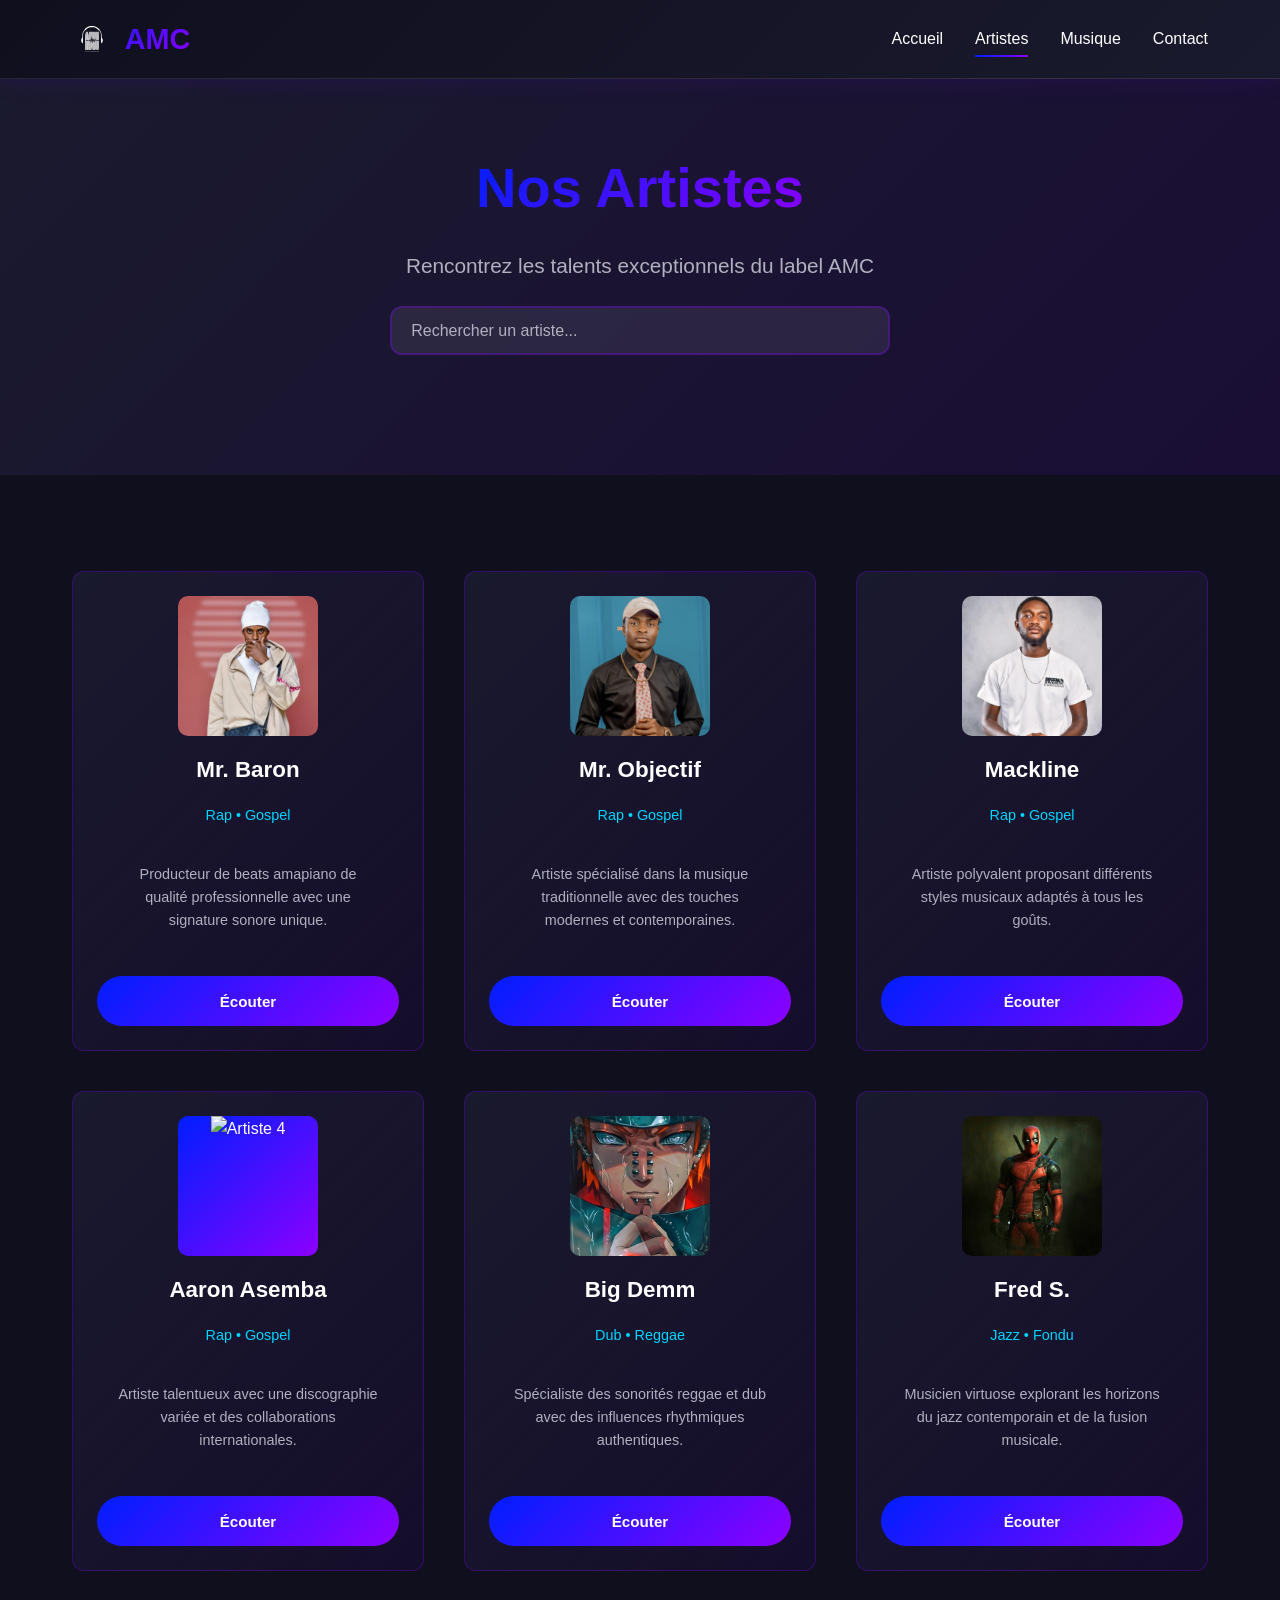
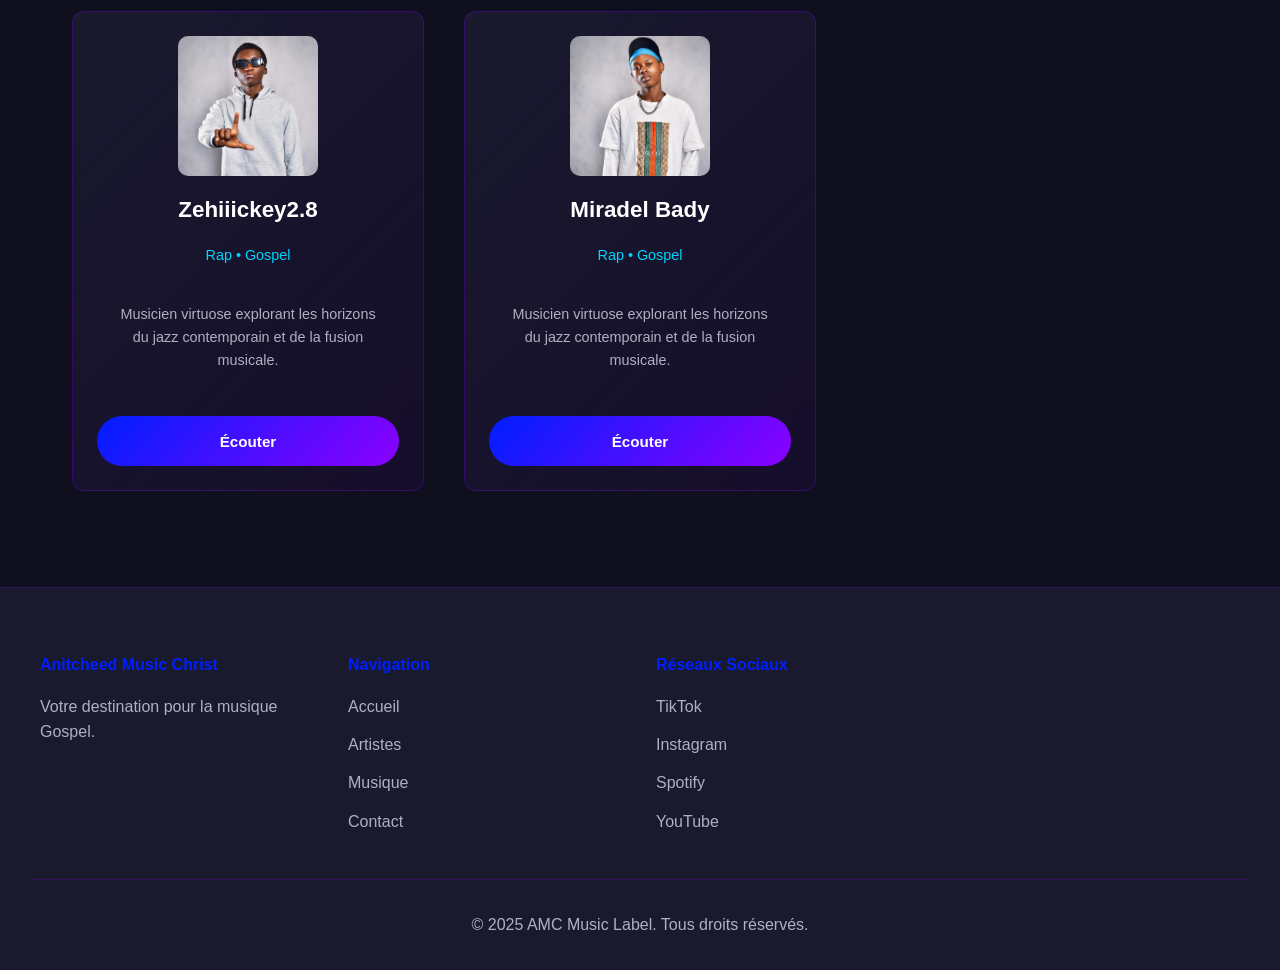
==== Artistes.html @ 6a12fb11 "first commit" ====
<!DOCTYPE html>
<html lang="fr">
<head>
    <meta charset="UTF-8">
    <meta name="description" content="Découvrez tous les artistes du label AMC">
    <meta name="viewport" content="width=device-width, initial-scale=1.0">
    <link rel="icon" href="Assets/Images/AMC.svg" type="image/svg+xml">
    <link rel="stylesheet" href="https://cdnjs.cloudflare.com/ajax/libs/font-awesome/6.4.0/css/all.min.css">
    <!-- Howler.js Music Player -->
    <link rel="stylesheet" href="Assets/howler-player.css">
    <link rel="stylesheet" href="Assets/Styles.css">
    <title>Nos Artistes - AMC</title>
</head>
<body>
    <header class="navbar">
        <div class="navbar-container">
            <div class="logo">
                <img src="Assets/Images/AMC.svg" alt="AMC Logo">
                <span>AMC</span>
            </div>
            <nav class="nav-menu" id="navMenu">
                <a href="Index.html">Accueil</a>
                <a href="Artistes.html" class="active">Artistes</a>
                <a href="Musique.html">Musique</a>
                <a href="Contact.html">Contact</a>
                <!--a href="Inscription.html" class="btn-signup">S'inscrire</a-->
            </nav>
            <button class="hamburger" id="hamburger">
                <span></span>
                <span></span>
                <span></span>
            </button>
        </div>
    </header>

    <main>
        <section class="page-header">
            <h1>Nos Artistes</h1>
            <p>Rencontrez les talents exceptionnels du label AMC</p>
            <div class="artistes-search-bar" role="search">
                <input type="text" class="ArtistesSearch" id="ArtistesSearch" placeholder="Rechercher un artiste..." aria-label="Rechercher un service">
            </div>
        </section>

        <section class="artists-section">
            <div class="artists-grid">
                <div class="artist-card">
                    <div class="artist-card-header">
                        <div class="artist-image">
                            <img src="Assets/Images/Mrbaron0.jpg" alt="Mr Baron">
                        </div>
                        <h3>Mr. Baron</h3>
                        <p class="genre">Rap • Gospel</p>
                    </div>
                    <p class="artist-bio">Producteur de beats amapiano de qualité professionnelle avec une signature sonore unique.</p>
                    <!--div class="artist-stats">
                        <div>
                            <strong>1</strong>
                            <p>Album</p>
                        </div>
                        <div>
                            <strong>6</strong>
                            <p>Titres</p>
                        </div>
                        <div>
                            <strong>8K</strong>
                            <p>Abonnés</p>
                        </div>
                    </div-->
                    <button class="artist-link player-btn" onclick="loadArtistPlayer('mr-baron')">Écouter</button>
                </div>

                <div class="artist-card">
                    <div class="artist-card-header">
                        <div class="artist-image">
                            <img src="Assets/Images/Mrobjectif.JPG" alt="Mr Objectif">
                        </div>
                        <h3>Mr. Objectif</h3>
                        <p class="genre">Rap • Gospel</p>
                    </div>
                    <p class="artist-bio">Artiste spécialisé dans la musique traditionnelle avec des touches modernes et contemporaines.</p>
                    <!--div class="artist-stats">
                        <div>
                            <strong>1</strong>
                            <p>Album</p>
                        </div>
                        <div>
                            <strong>6</strong>
                            <p>Titres</p>
                        </div>
                        <div>
                            <strong>8K</strong>
                            <p>Abonnés</p>
                        </div>
                    </div-->
                    <button class="artist-link player-btn" onclick="loadArtistPlayer('mr-objectif')">Écouter</button>
                </div>

                <div class="artist-card">
                    <div class="artist-card-header">
                        <div class="artist-image">
                            <img src="Assets/Images/Mackline0.jpg" alt="Mackline">
                        </div>
                        <h3>Mackline</h3>
                        <p class="genre">Rap • Gospel</p>
                    </div>
                    <p class="artist-bio">Artiste polyvalent proposant différents styles musicaux adaptés à tous les goûts.</p>
                    <!--div class="artist-stats">
                        <div>
                            <strong>1</strong>
                            <p>Album</p>
                        </div>
                        <div>
                            <strong>6</strong>
                            <p>Titres</p>
                        </div>
                        <div>
                            <strong>8K</strong>
                            <p>Abonnés</p>
                        </div>
                    </div-->
                    <button class="artist-link player-btn" onclick="loadArtistPlayer('mackline')">Écouter</button>
                </div>

                <div class="artist-card">
                    <div class="artist-card-header">
                        <div class="artist-image">
                            <img src="Assets/Images/artist4.jpg" alt="Artiste 4">
                        </div>
                        <h3>Aaron Asemba</h3>
                        <p class="genre">Rap • Gospel</p>
                    </div>
                    <p class="artist-bio">Artiste talentueux avec une discographie variée et des collaborations internationales.</p>
                    <!--div class="artist-stats">
                        <div>
                            <strong>1</strong>
                            <p>Album</p>
                        </div>
                        <div>
                            <strong>6</strong>
                            <p>Titres</p>
                        </div>
                        <div>
                            <strong>8K</strong>
                            <p>Abonnés</p>
                        </div>
                    </div-->
                    <button class="artist-link player-btn" onclick="loadArtistPlayer('aaron-asemba')">Écouter</button>
                </div>

                <div class="artist-card">
                    <div class="artist-card-header">
                        <div class="artist-image">
                            <img src="Assets/Images/artist5.jpg" alt="Artiste 5">
                        </div>
                        <h3>Big Demm</h3>
                        <p class="genre">Dub • Reggae</p>
                    </div>
                    <p class="artist-bio">Spécialiste des sonorités reggae et dub avec des influences rhythmiques authentiques.</p>
                    <!--div class="artist-stats">
                        <div>
                            <strong>1</strong>
                            <p>Album</p>
                        </div>
                        <div>
                            <strong>6</strong>
                            <p>Titres</p>
                        </div>
                        <div>
                            <strong>8K</strong>
                            <p>Abonnés</p>
                        </div>
                    </div-->
                    <button class="artist-link player-btn" onclick="loadArtistPlayer('big-demm')">Écouter</button>
                </div>

                <div class="artist-card">
                    <div class="artist-card-header">
                        <div class="artist-image">
                            <img src="Assets/Images/artist6.jpg" alt="Artiste 6">
                        </div>
                        <h3>Fred S.</h3>
                        <p class="genre">Jazz • Fondu</p>
                    </div>
                    <p class="artist-bio">Musicien virtuose explorant les horizons du jazz contemporain et de la fusion musicale.</p>
                    <!--div class="artist-stats">
                        <div>
                            <strong>1</strong>
                            <p>Album</p>
                        </div>
                        <div>
                            <strong>6</strong>
                            <p>Titres</p>
                        </div>
                        <div>
                            <strong>8K</strong>
                            <p>Abonnés</p>
                        </div>
                    </div-->
                    <button class="artist-link player-btn" onclick="loadArtistPlayer('fred-s')">Écouter</button>
                </div>
                <div class="artist-card">
                    <div class="artist-card-header">
                        <div class="artist-image">
                            <img src="Assets/Images/Zehiiickey2.8-0.jpg" alt="Zehiiickey2.8">
                        </div>
                        <h3>Zehiiickey2.8</h3>
                        <p class="genre">Rap • Gospel</p>
                    </div>
                    <p class="artist-bio">Musicien virtuose explorant les horizons du jazz contemporain et de la fusion musicale.</p>
                    <!--div class="artist-stats">
                        <div>
                            <strong>1</strong>
                            <p>Album</p>
                        </div>
                        <div>
                            <strong>6</strong>
                            <p>Titres</p>
                        </div>
                        <div>
                            <strong>8K</strong>
                            <p>Abonnés</p>
                        </div>
                    </div-->
                    <button class="artist-link player-btn" onclick="loadArtistPlayer('zehiiickey')">Écouter</button>
                </div>
                <div class="artist-card">
                    <div class="artist-card-header">
                        <div class="artist-image">
                            <img src="Assets/Images/Miradel Bady0.jpg" alt="Miradel Bady">
                        </div>
                        <h3>Miradel Bady</h3>
                        <p class="genre">Rap • Gospel</p>
                    </div>
                    <p class="artist-bio">Musicien virtuose explorant les horizons du jazz contemporain et de la fusion musicale.</p>
                    <!--div class="artist-stats">
                        <div>
                            <strong>1</strong>
                            <p>Album</p>
                        </div>
                        <div>
                            <strong>6</strong>
                            <p>Titres</p>
                        </div>
                        <div>
                            <strong>8K</strong>
                            <p>Abonnés</p>
                        </div>
                    </div-->
                    <button class="artist-link player-btn" onclick="loadArtistPlayer('miradel-bady')">Écouter</button>
                </div>
            </div>
        </section>

        <!-- Music Player Container -->
        <section id="player-container-artists" style="display: none; margin: 3rem 0;"></section>
    </main>

    <footer class="footer">
        <div class="footer-content">
            <div class="footer-section">
                <h4>Anitcheed Music Christ</h4>
                <p>Votre destination pour la musique Gospel.</p>
            </div>
            <div class="footer-section">
                <h4>Navigation</h4>
                <ul>
                    <li><a href="Index.html">Accueil</a></li>
                    <li><a href="Artistes.html">Artistes</a></li>
                    <li><a href="Musique.html">Musique</a></li>
                    <li><a href="Contact.html">Contact</a></li>
                </ul>
            </div>
            <div class="footer-section">
                <h4>Réseaux Sociaux</h4>
                <ul>
                    <li><a href="#">TikTok</a></li>
                    <li><a href="#">Instagram</a></li>
                    <li><a href="#">Spotify</a></li>
                    <li><a href="#">YouTube</a></li>
                </ul>
            </div>
        </div>
        <div class="footer-bottom">
            <p>&copy; 2025 AMC Music Label. Tous droits réservés.</p>
        </div>
    </footer>

    <!-- ========== HOWLER.JS - Lecteur Audio Moderne ========== -->
    <script src="Assets/howler.js-master/howler.js-master/dist/howler.js"></script>
    <script src="Assets/artists-database.js"></script>
    <script src="Assets/howler-player.js"></script>
    <!-- ===================================================== -->

    <script>
        let artistPlayer = null;

        function loadArtistPlayer(artistId) {
            const playlistData = getArtistPlaylist(artistId);
            const artistData = getArtistData(artistId);
            
            if (!playlistData || playlistData.length === 0) {
                alert('Aucune chanson trouvée pour cet artiste');
                return;
            }

            const container = document.getElementById('player-container-artists');
            container.style.display = 'block';
            container.innerHTML = '';

            // Créer un titre pour le lecteur
            const title = document.createElement('h2');
            title.textContent = `${artistData.name} - ${playlistData.length} titres`;
            title.style.textAlign = 'center';
            title.style.marginBottom = '2rem';
            title.style.color = 'var(--text-primary)';
            container.appendChild(title);

            // Créer un conteneur pour le lecteur
            const playerContainer = document.createElement('div');
            playerContainer.id = 'amc-player-instance';
            container.appendChild(playerContainer);

            // Initialiser le lecteur
            artistPlayer = new AMCMusicPlayer('amc-player-instance', playlistData);

            // Scroll vers le lecteur
            setTimeout(() => {
                container.scrollIntoView({ behavior: 'smooth', block: 'center' });
            }, 100);
        }
    </script>

    <script src="Assets/Scripts.js"></script>
</body>
</html>
---- Assets/howler-player.css ----
/* ===== AMC MUSIC PLAYER - HOWLER.JS ===== */
/* Design responsive pour 6+ types d'écrans */

/* Variables pour le lecteur */
:root {
    --player-bg: #1a1a2e;
    --player-accent: #00d4ff;
    --player-text: #ffffff;
    --player-muted: #b0b0c0;
}

.amc-player {
    background: linear-gradient(135deg, var(--player-bg) 0%, #2d1b69 100%);
    border-radius: 15px;
    padding: 2rem;
    max-width: 500px;
    margin: 2rem auto;
    box-shadow: 0 8px 32px rgba(123, 0, 255, 0.2);
    border: 1px solid rgba(0, 212, 255, 0.1);
    color: var(--player-text);
    font-family: 'Segoe UI', Tahoma, Geneva, Verdana, sans-serif;
}

/* Artwork Section */
.player-artwork {
    position: relative;
    margin-bottom: 2rem;
    aspect-ratio: 1;
    border-radius: 12px;
    overflow: hidden;
    background: rgba(255, 255, 255, 0.05);
}

.player-image {
    width: 100%;
    height: 100%;
    object-fit: cover;
    display: block;
}

/* Visualizer Effect */
.player-visualizer {
    position: absolute;
    bottom: 0;
    left: 0;
    right: 0;
    height: 40px;
    display: flex;
    align-items: flex-end;
    justify-content: center;
    gap: 4px;
    padding: 10px;
    background: linear-gradient(180deg, transparent, rgba(0, 0, 0, 0.7));
}

.visualizer-bar {
    width: 4px;
    height: 20%;
    background: linear-gradient(180deg, var(--player-accent), #8c00ff);
    border-radius: 2px;
    transition: height 0.1s ease;
    box-shadow: 0 0 10px rgba(0, 212, 255, 0.5);
}

/* Song Info */
.player-info {
    text-align: center;
    margin-bottom: 2rem;
}

.player-title {
    font-size: 1.3rem;
    font-weight: 600;
    margin-bottom: 0.5rem;
    color: var(--player-text);
    text-overflow: ellipsis;
    white-space: nowrap;
    overflow: hidden;
}

.player-artist {
    color: var(--player-muted);
    font-size: 0.95rem;
}

/* Progress Bar */
.player-progress-container {
    display: flex;
    align-items: center;
    gap: 0.75rem;
    margin-bottom: 1.5rem;
}

.player-time {
    font-size: 0.8rem;
    color: var(--player-muted);
    min-width: 35px;
    text-align: center;
}

.player-progress-bar {
    flex: 1;
    height: 6px;
    background: rgba(255, 255, 255, 0.1);
    border-radius: 3px;
    position: relative;
    cursor: pointer;
    overflow: hidden;
}

.player-progress-fill {
    height: 100%;
    background: linear-gradient(90deg, var(--player-accent), #00b4d8);
    border-radius: 3px;
    transition: width 0.1s linear;
}

.player-progress-slider {
    position: absolute;
    top: 50%;
    transform: translateY(-50%);
    width: 100%;
    height: 6px;
    opacity: 0;
    cursor: pointer;
    -webkit-appearance: none;
    appearance: none;
}

.player-progress-slider::-webkit-slider-thumb {
    -webkit-appearance: none;
    appearance: none;
    width: 14px;
    height: 14px;
    background: var(--player-accent);
    border-radius: 50%;
    cursor: pointer;
    box-shadow: 0 0 8px rgba(0, 212, 255, 0.6);
}

.player-progress-slider::-moz-range-thumb {
    width: 14px;
    height: 14px;
    background: var(--player-accent);
    border-radius: 50%;
    cursor: pointer;
    border: none;
    box-shadow: 0 0 8px rgba(0, 212, 255, 0.6);
}

/* Main Controls */
.player-controls {
    display: flex;
    justify-content: center;
    align-items: center;
    gap: 1rem;
    margin-bottom: 1.5rem;
}

.player-btn {
    background: transparent;
    border: 2px solid rgba(0, 212, 255, 0.3);
    color: var(--player-accent);
    width: 50px;
    height: 50px;
    border-radius: 50%;
    display: flex;
    align-items: center;
    justify-content: center;
    cursor: pointer;
    font-size: 1.1rem;
    transition: all 0.3s ease;
}

.player-btn:hover {
    border-color: var(--player-accent);
    box-shadow: 0 0 15px rgba(0, 212, 255, 0.3);
    transform: scale(1.05);
}

.player-btn.active,
.player-btn.active:hover {
    background: var(--player-accent);
    color: #000;
    border-color: var(--player-accent);
}

.play-btn {
    width: 65px;
    height: 65px;
    font-size: 1.5rem;
    border-color: var(--player-accent);
    background: linear-gradient(135deg, rgba(0, 212, 255, 0.1), rgba(140, 0, 255, 0.1));
}

.play-btn:hover {
    background: linear-gradient(135deg, var(--player-accent), #00b4d8);
}

/* Volume Control */
.player-volume-container {
    display: flex;
    align-items: center;
    gap: 0.75rem;
    margin-bottom: 2rem;
    color: var(--player-muted);
}

.player-volume-slider {
    flex: 1;
    height: 4px;
    -webkit-appearance: none;
    appearance: none;
    background: rgba(255, 255, 255, 0.1);
    border-radius: 2px;
    outline: none;
    cursor: pointer;
}

.player-volume-slider::-webkit-slider-thumb {
    -webkit-appearance: none;
    appearance: none;
    width: 12px;
    height: 12px;
    background: var(--player-accent);
    border-radius: 50%;
    cursor: pointer;
}

.player-volume-slider::-moz-range-thumb {
    width: 12px;
    height: 12px;
    background: var(--player-accent);
    border-radius: 50%;
    cursor: pointer;
    border: none;
}

/* Playlist */
.player-playlist {
    border-top: 1px solid rgba(0, 212, 255, 0.2);
    padding-top: 1.5rem;
}

.playlist-title {
    font-size: 0.95rem;
    font-weight: 600;
    color: var(--player-accent);
    margin-bottom: 1rem;
    text-transform: uppercase;
    letter-spacing: 1px;
}

.playlist-items {
    max-height: 300px;
    overflow-y: auto;
    scrollbar-width: thin;
    scrollbar-color: var(--player-accent) transparent;
}

.playlist-items::-webkit-scrollbar {
    width: 6px;
}

.playlist-items::-webkit-scrollbar-track {
    background: transparent;
}

.playlist-items::-webkit-scrollbar-thumb {
    background: rgba(0, 212, 255, 0.5);
    border-radius: 3px;
}

.playlist-items::-webkit-scrollbar-thumb:hover {
    background: var(--player-accent);
}

.playlist-item {
    display: flex;
    align-items: center;
    gap: 0.75rem;
    padding: 0.75rem;
    border-radius: 8px;
    cursor: pointer;
    transition: all 0.2s ease;
    color: var(--player-muted);
}

.playlist-item:hover {
    background: rgba(0, 212, 255, 0.1);
    color: var(--player-text);
}

.playlist-item.active {
    background: rgba(0, 212, 255, 0.2);
    color: var(--player-accent);
}

.playlist-item-number {
    min-width: 24px;
    text-align: center;
    font-size: 0.85rem;
    font-weight: 600;
}

.playlist-item-info {
    flex: 1;
    min-width: 0;
}

.playlist-item-title {
    font-size: 0.9rem;
    font-weight: 500;
    white-space: nowrap;
    overflow: hidden;
    text-overflow: ellipsis;
}

.playlist-item-duration {
    font-size: 0.75rem;
    color: var(--player-muted);
}

/* ===== RESPONSIVE DESIGN ===== */

/* 1. Mobile Extra Small (320px - 480px) */
@media screen and (max-width: 480px) {
    .amc-player {
        padding: 1.5rem;
        max-width: 100%;
        margin: 1rem;
    }

    .player-controls {
        gap: 0.7rem;
    }

    .player-btn {
        width: 45px;
        height: 45px;
        font-size: 0.95rem;
    }

    .play-btn {
        width: 55px;
        height: 55px;
        font-size: 1.3rem;
    }

    .player-title {
        font-size: 1.1rem;
    }

    .playlist-items {
        max-height: 200px;
    }
}

/* 2. Mobile Small (481px - 600px) */
@media screen and (min-width: 481px) and (max-width: 600px) {
    .amc-player {
        padding: 1.75rem;
        max-width: 100%;
        margin: 1rem;
    }

    .player-controls {
        gap: 0.8rem;
    }

    .player-btn {
        width: 48px;
        height: 48px;
    }

    .play-btn {
        width: 60px;
        height: 60px;
    }

    .playlist-items {
        max-height: 250px;
    }
}

/* 3. Mobile Medium (601px - 768px) */
@media screen and (min-width: 601px) and (max-width: 768px) {
    .amc-player {
        padding: 2rem;
        max-width: 95%;
        margin: 2rem auto;
    }

    .player-controls {
        gap: 1rem;
    }

    .player-btn {
        width: 50px;
        height: 50px;
    }

    .play-btn {
        width: 65px;
        height: 65px;
    }
}

/* 4. Tablet (769px - 1024px) */
@media screen and (min-width: 769px) and (max-width: 1024px) {
    .amc-player {
        padding: 2.5rem;
        max-width: 520px;
        margin: 2rem auto;
    }

    .player-title {
        font-size: 1.4rem;
    }

    .player-controls {
        gap: 1.2rem;
    }

    .player-btn {
        width: 52px;
        height: 52px;
    }

    .play-btn {
        width: 68px;
        height: 68px;
    }
}

/* 5. Desktop Small (1025px - 1440px) */
@media screen and (min-width: 1025px) and (max-width: 1440px) {
    .amc-player {
        padding: 2rem;
        max-width: 500px;
        margin: 2rem auto;
    }
}

/* 6. Desktop Large (1441px+) */
@media screen and (min-width: 1441px) {
    .amc-player {
        padding: 3rem;
        max-width: 550px;
        margin: 3rem auto;
    }

    .player-title {
        font-size: 1.5rem;
    }

    .player-controls {
        gap: 1.5rem;
    }

    .player-btn {
        width: 55px;
        height: 55px;
        font-size: 1.2rem;
    }

    .play-btn {
        width: 70px;
        height: 70px;
        font-size: 1.6rem;
    }

    .playlist-items {
        max-height: 400px;
    }
}

/* ===== LANDSCAPE MODE ADJUSTMENTS ===== */
@media screen and (orientation: landscape) {
    .amc-player {
        display: grid;
        grid-template-columns: 200px 1fr;
        gap: 2rem;
        max-width: 900px;
        padding: 1.5rem;
    }

    .player-artwork {
        margin: 0;
        aspect-ratio: 1;
    }

    .player-playlist {
        grid-column: 1 / -1;
    }
}

/* ===== ANIMATIONS ===== */
@keyframes pulse {
    0%, 100% {
        box-shadow: 0 0 15px rgba(0, 212, 255, 0.3);
    }
    50% {
        box-shadow: 0 0 25px rgba(0, 212, 255, 0.5);
    }
}

.play-btn:hover {
    animation: pulse 1s infinite;
}

@keyframes slideDown {
    from {
        opacity: 0;
        transform: translateY(-20px);
    }
    to {
        opacity: 1;
        transform: translateY(0);
    }
}

.amc-player {
    animation: slideDown 0.5s ease;
}

/* ===== DARK MODE ALREADY BUILT IN ===== */
/* Le design est déjà optimisé pour le mode sombre du site AMC */

/* ===== MUSIC PLAYER MODAL ===== */
.music-player-modal {
    display: none;
    position: fixed;
    top: 0;
    left: 0;
    width: 100%;
    height: 100%;
    background: rgba(0, 0, 0, 0.85);
    backdrop-filter: blur(8px);
    z-index: 3000;
    align-items: center;
    justify-content: center;
    animation: fadeIn 0.3s ease;
    padding: 1rem;
}

@keyframes fadeIn {
    from {
        opacity: 0;
    }
    to {
        opacity: 1;
    }
}

.music-player-modal-content {
    position: relative;
    width: 100%;
    max-width: 90%;
    max-height: 90vh;
    background: linear-gradient(135deg, #1a1a2e 0%, #2d1b69 100%);
    border-radius: 20px;
    padding: 2rem;
    box-shadow: 0 20px 60px rgba(123, 0, 255, 0.4);
    border: 2px solid rgba(0, 212, 255, 0.2);
    overflow-y: auto;
    animation: slideUpModal 0.4s ease;
}

@keyframes slideUpModal {
    from {
        opacity: 0;
        transform: translateY(50px);
    }
    to {
        opacity: 1;
        transform: translateY(0);
    }
}

.music-player-modal-content .modal-title {
    color: var(--primary-color);
    font-size: 1.6rem;
    margin-bottom: 1.5rem;
    text-align: center;
    margin-top: 2rem;
    font-weight: 600;
}

.music-player-modal-content #amc-music-player-container {
    margin-top: 0;
}

.music-player-modal-content #amc-music-player-container .amc-player {
    margin: 0;
    padding: 0;
    background: transparent;
    box-shadow: none;
    border: none;
    max-width: 100%;
}

.modal-close-btn {
    position: absolute;
    top: 1rem;
    right: 1rem;
    background: rgba(255, 0, 110, 0.1);
    border: 2px solid rgba(255, 0, 110, 0.3);
    color: #ff006e;
    font-size: 2rem;
    width: 50px;
    height: 50px;
    border-radius: 50%;
    cursor: pointer;
    display: flex;
    align-items: center;
    justify-content: center;
    transition: all 0.3s ease;
    z-index: 3001;
}

.modal-close-btn:hover {
    background: rgba(255, 0, 110, 0.2);
    border-color: #ff006e;
    transform: rotate(90deg) scale(1.1);
    box-shadow: 0 0 20px rgba(255, 0, 110, 0.4);
}

/* Scrollbar styling for modal */
.music-player-modal-content::-webkit-scrollbar {
    width: 8px;
}

.music-player-modal-content::-webkit-scrollbar-track {
    background: rgba(255, 255, 255, 0.05);
    border-radius: 10px;
}

.music-player-modal-content::-webkit-scrollbar-thumb {
    background: linear-gradient(180deg, var(--primary-color), var(--secondary-color));
    border-radius: 10px;
}

.music-player-modal-content::-webkit-scrollbar-thumb:hover {
    background: linear-gradient(180deg, var(--secondary-color), var(--primary-color));
}

/* Responsive modal */
@media (max-width: 768px) {
    .music-player-modal-content {
        width: 95%;
        max-height: 95vh;
        padding: 1.5rem;
        border-radius: 15px;
    }

    .music-player-modal-content .modal-title {
        font-size: 1.3rem;
        margin-bottom: 1rem;
    }

    .modal-close-btn {
        width: 45px;
        height: 45px;
        font-size: 1.5rem;
    }
}

@media (max-width: 480px) {
    .music-player-modal {
        padding: 0.5rem;
    }

    .music-player-modal-content {
        width: 100%;
        padding: 1.2rem;
        border-radius: 12px;
        max-height: 98vh;
    }

    .music-player-modal-content .modal-title {
        font-size: 1.1rem;
        margin: 1rem 0;
    }

    .modal-close-btn {
        width: 40px;
        height: 40px;
        font-size: 1.3rem;
        top: 0.5rem;
        right: 0.5rem;
    }
}

.modal-title {
    display: none;
}
---- Assets/Styles.css ----
/**
 * ========================================
 * 🎨 STYLES CSS - AMC MUSIC LABEL
 * ========================================
 * 
 * Structure du fichier:
 * 1. CSS Global (reset, variables, animations)
 * 2. Navigation (navbar, hamburger menu)
 * 3. Hero Section (accueil)
 * 4. Artistes (grille, cartes)
 * 5. Musique (albums, playlists)
 * 6. Lecteur Howler.js (styles personnalisés)
 * 7. Modales (lecteur, albums, artistes)
 * 8. Footer et Responsive
 * 
 * Couleurs principales:
 * - Bleu: #001eff (primaire)
 * - Violet: #8c00ff (secondaire)
 * - Cyan: #00d4ff (accent)
 * - Noir: #0f0f1e (fond foncé)
 * 
 * ========================================
 */

/* ========================================
 * 🌍 RESET ET VARIABLES GLOBALES
 * ======================================== */

* {
    margin: 0;
    padding: 0;
    box-sizing: border-box; /* Inclure le padding dans les calculs de largeur */
}

/**
 * Variables CSS personnalisées
 * Accessibles partout avec var(--nom)
 * Facilite les changements de thème
 */
:root {
    --primary-color: #001eff; /* Bleu primaire */
    --secondary-color: #8c00ff; /* Violet secondaire */
    --dark-bg: #0f0f1e; /* Fond très foncé */
    --light-bg: #1a1a2e; /* Fond plus clair */
    --text-primary: #ffffff; /* Texte principal */
    --text-secondary: #b0b0c0; /* Texte secondaire */
    --accent-color: #00d4ff; /* Accent cyan */
}

html {
    scroll-behavior: smooth; /* Défilement fluide au clic sur les ancres */
}

body {
    font-family: 'Segoe UI', Tahoma, Geneva, Verdana, sans-serif;
    background-color: var(--dark-bg);
    color: var(--text-primary);
    line-height: 1.6; /* Hauteur de ligne pour meilleure lisibilité */
}

/**
 * Logo AMC Bienvenue - Élément décoratif
 * Image avec animation flottante
 */
.AMC_Bienvenue {
    max-width: 200px;
    max-height: 230px;
}

/**
 * Pseudo-élément flottant animé en arrière-plan
 * Crée un effet de profondeur
 */
.AMC_Bienvenue::before {
    content: '';
    position: absolute;
    background: radial-gradient(circle, var(--primary-color), transparent);
    border-radius: 50%;
    opacity: 0.1;
    top: -200px;
    right: -200px;
    animation: float 6s ease-in-out infinite; /* Animation flottante */
}

.AMC_Bienvenue::before {
    content: '';
    position: absolute;
    background: radial-gradient(circle, var(--primary-color), transparent);
    border-radius: 50%;
    opacity: 0.1;
    top: -200px;
    right: -200px;
    animation: float 6s ease-in-out infinite;
}

/* Présentation du label */
.presentation {
    /*max-width: 2200px;*/
    margin: 4rem auto;
    padding: 0 1rem;
    width: 100%;
}

.presentation-container {
    display: grid;
    grid-template-columns: 1fr 1fr;
    gap: 4rem;
}

.presentation-cadre {
    background: var(--light-bg);
    border-radius: 15px;
    padding: 2.5rem;
    border: 1px solid rgba(123, 0, 255, 0.2);
    max-height: 850px;
    width: 100%;
    display: flex;
}

.presentation-cadre img {
    border-radius: 15px;
    margin-top: 10px;
}
/* #7b00ff  #ff006e ===== NAVBAR ===== */
.navbar {
    background: linear-gradient(135deg, var(--dark-bg) 0%, var(--light-bg) 100%);
    backdrop-filter: blur(10px);
    border-bottom: 1px solid rgba(255, 255, 255, 0.1);
    position: sticky;
    top: 0;
    z-index: 1000;
    box-shadow: 0 4px 20px rgba(123, 0, 255, 0.1);
}

.navbar-container {
    max-width: 1200px;
    margin: 0 auto;
    padding: 1rem 2rem;
    display: flex;
    justify-content: space-between;
    align-items: center;
}

.logo {
    display: flex;
    align-items: center;
    gap: 0.8rem;
    font-size: 1.8rem;
    font-weight: 700;
    background: linear-gradient(135deg, var(--primary-color), var(--secondary-color));
    -webkit-background-clip: text;
    -webkit-text-fill-color: transparent;
    background-clip: text;
    cursor: pointer;
    transition: transform 0.3s ease;
}

.logo:hover {
    transform: scale(1.05);
}

.logo img {
    width: 40px;
    height: 40px;
}

.nav-menu {
    display: flex;
    gap: 2rem;
    align-items: center;
    flex-wrap: wrap;
}

.nav-menu a {
    color: var(--text-primary);
    text-decoration: none;
    font-weight: 500;
    transition: all 0.3s ease;
    position: relative;
}

.nav-menu a::after {
    content: '';
    position: absolute;
    bottom: -5px;
    left: 0;
    width: 0;
    height: 2px;
    background: linear-gradient(90deg, var(--primary-color), var(--secondary-color));
    transition: width 0.3s ease;
}

.nav-menu a:hover::after,
.nav-menu a.active::after {
    width: 100%;
}

.btn-signup {
    /*background: linear-gradient(135deg, var(--primary-color), var(--secondary-color));*/
    padding: 0.7rem 1.5rem;
    /*border-radius: 50px;*/
    color: white !important;
    font-weight: 600;
    transition: all 0.3s ease;
}

.btn-signup:hover {
    transform: translateY(-2px);
    box-shadow: 0 8px 20px rgba(123, 0, 255, 0.4);
}

/* ===== HAMBURGER MENU ===== */
.hamburger {
    display: none;
    flex-direction: column;
    background: none;
    border: none;
    cursor: pointer;
    gap: 6px;
    z-index: 1001;
}

.hamburger span {
    width: 28px;
    height: 3px;
    background: var(--text-primary);
    border-radius: 2px;
    transition: all 0.3s ease;
}

.hamburger.active span:nth-child(1) {
    transform: rotate(45deg) translate(8px, 8px);
}

.hamburger.active span:nth-child(2) {
    opacity: 0;
}

.hamburger.active span:nth-child(3) {
    transform: rotate(-45deg) translate(8px, -8px);
}

@media (max-width: 768px) {
    .hamburger {
        display: flex;
    }

    .nav-menu {
        position: fixed;
        left: 0;
        top: 70px;
        flex-direction: column;
        background: linear-gradient(135deg, var(--dark-bg) 0%, var(--light-bg) 100%);
        width: 100%;
        text-align: center;
        transform: translateX(-100%);
        transition: transform 0.3s ease;
        padding: 2rem 0;
        gap: 1.5rem;
        border-bottom: 1px solid rgba(123, 0, 255, 0.2);
        z-index: 1000;
    }

    .nav-menu.active {
        transform: translateX(0);
    }

    .nav-menu a {
        display: block;
        padding: 0.8rem 0;
    }

    .nav-menu a::after {
        display: none;
    }

    .nav-menu a:hover,
    .nav-menu a.active {
        color: var(--primary-color);
    }
}

/* ===== HERO SECTION ===== */
.hero {
    min-height: 100vh;
    display: flex;
    align-items: center;
    justify-content: center;
    background: linear-gradient(135deg, var(--dark-bg) 0%, var(--light-bg) 100%);
    position: relative;
    overflow: hidden;
}

.hero::before {
    content: '';
    position: absolute;
    top: 0;
    left: 0;
    right: 0;
    bottom: 0;
    background: url('./Images/heroAMC.jpg') center/cover;
    backdrop-filter: blur(8);
    -webkit-break-before: auto;
    opacity: 0.6;
    z-index: 1;
}

.hero::after {
    content: '';
    position: absolute;
    width: 300px;
    height: 300px;
    background: radial-gradient(circle, var(--secondary-color), transparent);
    /*background: url('./Images/2kip2.jpg') center/cover;*/
    border-radius: 50%;
    opacity: 0.1;
    bottom: -150px;
    left: -150px;
    animation: float 8s ease-in-out infinite reverse;
}

@keyframes float {
    0%, 100% { transform: translateY(0px); }
    50% { transform: translateY(30px); }
}

.hero-content {
    position: relative;
    z-index: 2;
    text-align: center;
    max-width: 800px;
    padding: 2rem;
    /*background: url("./Images/2kip2.jpg");*/
}

.hero h1 {
    font-size: 4rem;
    margin-bottom: 1rem;
    background: #ffffff;
    /*background: linear-gradient(135deg, var(--primary-color), var(--secondary-color), var(--accent-color));*/
    -webkit-background-clip: text;
    -webkit-text-fill-color: transparent;
    background-clip: text;
    animation: slideInDown 0.8s ease-out;
}

@keyframes slideInDown {
    from {
        opacity: 0;
        transform: translateY(-30px);
    }
    to {
        opacity: 1;
        transform: translateY(0);
    }
}

.hero p {
    font-size: 1.5rem;
    color: var(--text-secondary);
    margin-bottom: 2rem;
    animation: slideInUp 0.8s ease-out 0.2s both;
}

@keyframes slideInUp {
    from {
        opacity: 0;
        transform: translateY(30px);
    }
    to {
        opacity: 1;
        transform: translateY(0);
    }
}

.hero-buttons {
    display: flex;
    gap: 1.5rem;
    justify-content: center;
    flex-wrap: wrap;
    animation: slideInUp 0.8s ease-out 0.4s both;
}

/* ===== BUTTONS ===== */
.btn {
    padding: 0.9rem 2.5rem;
    border-radius: 50px;
    text-decoration: none;
    font-weight: 600;
    font-size: 1.1rem;
    transition: all 0.3s ease;
    border: none;
    cursor: pointer;
    display: inline-block;
}

.btn-primary {
    /*background: linear-gradient(135deg, var(--primary-color), var(--secondary-color));*/
    background: #ffffff;
    color: #333;
    /*box-shadow: 0 8px 25px rgba(123, 0, 255, 0.3);*/
}

.btn-primary:hover {
    transform: translateY(-4px);
    /*box-shadow: 0 12px 35px rgba(123, 0, 255, 0.5);*/
    background: linear-gradient(135deg, var(--primary-color), var(--secondary-color));
    color: #ffffff;
}

.btn-secondary {
    /*border: 2px solid var(--primary-color);*/
    border: 2px solid #ffffff;
    /*color: var(--primary-color);*/
    color: #ffffff;
    background: transparent;
}

.btn-secondary:hover {
    /*background: var(--primary-color);*/
    background: linear-gradient(135deg, var(--primary-color), var(--secondary-color));
    color: #ffffff;
    border: 2px solid linear-gradient(135deg, var(--primary-color), var(--secondary-color));
    transform: translateY(-4px);
}

/* ===== ARTISTS SECTION ===== */
.artists-section {
    max-width: 1200px;
    margin: 6rem auto;
    padding: 0 2rem;
}

.artists-section h2 {
    font-size: 2.8rem;
    margin-bottom: 4rem;
    text-align: center;
    background: linear-gradient(135deg, var(--primary-color), var(--secondary-color));
    -webkit-background-clip: text;
    -webkit-text-fill-color: transparent;
    background-clip: text;
}

.artistes-search-bar {
      display: flex;
      justify-content: center;
      align-items: center;
      padding: 1.5rem 1rem;
      margin: 0 0 2rem 0;
      width: 100%;
      position: relative;
    }
    
    .artistes-search-bar input {
      padding: 0.85rem 2.5rem 0.85rem 1.2rem;
      border: 2px solid rgba(123, 0, 255, 0.3);
      border-radius: 12px;
      font-size: 1rem;
      width: 100%;
      max-width: 500px;
      outline: none;
      background: rgba(255, 255, 255, 0.08);
      color: var(--text-primary);
      transition: all 0.3s ease;
      font-family: inherit;
    }
    
    .artistes-search-bar input:focus {
      border-color: var(--primary-color);
      background: rgba(255, 255, 255, 0.12);
      box-shadow: 0 0 20px rgba(123, 0, 255, 0.3);
      transform: translateY(-2px);
    }
    
    .artistes-search-bar input::placeholder {
      color: var(--text-secondary);
    }
    
    .artistes-search-bar .search-clear-btn {
      position: absolute;
      right: 1.5rem;
      background: none;
      border: none;
      font-size: 1.2rem;
      color: var(--text-secondary);
      cursor: pointer;
      padding: 0.4rem;
      transition: all 0.2s ease;
      display: none;
    }
    
    .artistes-search-bar .search-clear-btn:hover {
      color: var(--primary-color);
      transform: scale(1.2);
    }
    
    @media (max-width: 600px) {
      .artistes-search-bar {
        padding: 1.2rem 0.8rem;
        margin: 0 0 1.5rem 0;
      }
      
      .artistes-search-bar input {
        font-size: 0.95rem;
        width: 95vw;
        max-width: 100%;
        padding: 0.75rem 2.2rem 0.75rem 1rem;
      }
      
      .artistes-search-bar .search-clear-btn {
        right: 1rem;
        font-size: 1rem;
      }
    }
    
    @media (max-width: 400px) {
      .artistes-search-bar input {
        font-size: 0.9rem;
        padding: 0.7rem 2rem 0.7rem 0.9rem;
      }
    }

.artists-grid {
    display: grid;
    grid-template-columns: repeat(auto-fit, minmax(320px, 1fr));
    gap: 2.5rem;
}

.artist-card {
    background: linear-gradient(135deg, var(--light-bg), rgba(123, 0, 255, 0.06));
    border: 1px solid rgba(123, 0, 255, 0.3);
    border-radius: 12px;
    overflow: hidden;
    transition: all 0.3s ease;
    cursor: pointer;
    display: flex;
    flex-direction: column;
    padding: 1.5rem;
    min-height: 480px;
    gap: 1rem;
}

.artist-card:hover {
    transform: translateY(-8px);
    border-color: var(--primary-color);
    box-shadow: 0 15px 40px rgba(123, 0, 255, 0.25);
}

.artist-card-header {
    display: flex;
    flex-direction: column;
    align-items: center;
    gap: 1rem;
    text-align: center;
}

.artist-image {
    width: 140px;
    height: 140px;
    border-radius: 10px;
    overflow: hidden;
    position: relative;
    background: linear-gradient(135deg, var(--primary-color), var(--secondary-color));
    flex-shrink: 0;
}

.artist-image img {
    width: 100%;
    height: 100%;
    object-fit: cover;
    transition: transform 0.3s ease;
}

.artist-card:hover .artist-image img {
    transform: scale(1.05);
}

.artist-card h3 {
    font-size: 1.4rem;
    margin: 0;
    color: var(--text-primary);
    font-weight: 600;
}

.artist-card .genre {
    color: var(--accent-color);
    font-size: 0.9rem;
    font-weight: 500;
    margin: 0;
}

.artist-bio {
    color: var(--text-secondary);
    font-size: 0.95rem;
    line-height: 1.5;
    text-align: center;
    margin: 0;
    flex: 1;
}

.artist-stats {
    display: flex;
    gap: 1.5rem;
    justify-content: center;
    flex-wrap: wrap;
    padding-top: 0.5rem;
    border-top: 1px solid rgba(123, 0, 255, 0.2);
    padding-bottom: 0.5rem;
}

.artist-stats div {
    display: flex;
    flex-direction: column;
    align-items: center;
    gap: 0.3rem;
}

.artist-stats div strong {
    color: var(--primary-color);
    font-size: 1.1rem;
}

.artist-stats div p {
    color: var(--text-secondary);
    font-size: 0.85rem;
    margin: 0;
}

.artist-link {
    display: inline-block;
    margin-top: auto;
    padding: 0.8rem 1.5rem;
    background: linear-gradient(135deg, var(--primary-color), var(--secondary-color));
    color: white !important;
    text-decoration: none;
    font-weight: 600;
    border-radius: 50px;
    transition: all 0.3s ease;
    width: 100%;
    text-align: center;
    border: none;
    cursor: pointer;
    font-size: inherit;
}

.artist-link:hover {
    transform: translateY(-2px);
    box-shadow: 0 8px 20px rgba(123, 0, 255, 0.4);
}

/* Overrides pour les boutons du lecteur dans les cartes artistes */
.artist-link.player-btn {
    padding: 0.75rem 1.2rem;
    background: linear-gradient(135deg, var(--primary-color), var(--secondary-color));
    border: none !important;
    width: 100%;
    font-size: 0.95rem;
}
.present_artiste img {
    max-width: 200px;
    max-height: 100px;
    border-radius: 14px;
}
.present_artiste {
    display: flex;
    gap: 8px;
    padding: 12px;
}
/* ===== NEWS SECTION ===== */
.news-section {
    max-width: 1200px;
    margin: 6rem auto;
    padding: 0 2rem;
}

.news-section h2 {
    font-size: 2.8rem;
    margin-bottom: 4rem;
    text-align: center;
    background: linear-gradient(135deg, var(--primary-color), var(--secondary-color));
    -webkit-background-clip: text;
    -webkit-text-fill-color: transparent;
    background-clip: text;
}

.news-grid {
    display: grid;
    grid-template-columns: repeat(auto-fit, minmax(350px, 1fr));
    gap: 2.5rem;
}

.news-card {
    background: var(--light-bg);
    border-radius: 15px;
    overflow: hidden;
    transition: all 0.3s ease;
    border: 1px solid rgba(123, 0, 255, 0.2);
}

.news-card:hover {
    transform: translateY(-8px);
    box-shadow: 0 15px 40px rgba(123, 0, 255, 0.2);
}

.news-image {
    width: 100%;
    height: 200px;
    position: relative;
    overflow: hidden;
    background: linear-gradient(135deg, var(--primary-color), var(--secondary-color));
}

.news-image img {
    width: 100%;
    height: 100%;
    object-fit: cover;
    transition: transform 0.3s ease;
}

.news-card:hover .news-image img {
    transform: scale(1.05);
}

.news-date {
    position: absolute;
    top: 1rem;
    right: 1rem;
    background: var(--primary-color);
    padding: 0.5rem 1rem;
    border-radius: 20px;
    font-size: 0.85rem;
    font-weight: 600;
}

.news-card h3 {
    font-size: 1.4rem;
    padding: 1.5rem 1.5rem 0.5rem;
}

.news-card p {
    padding: 0 1.5rem;
    color: var(--text-secondary);
}

.read-more {
    display: inline-block;
    margin: 1rem;
    color: var(--primary-color);
    text-decoration: none;
    font-weight: 600;
    transition: all 0.3s ease;
}

.read-more:hover {
    color: var(--secondary-color);
    transform: translateX(5px);
}

/* ===== STREAMING SECTION ===== */
.streaming-section {
    max-width: 1200px;
    margin: 6rem auto;
    padding: 4rem 2rem;
    text-align: center;
}

.streaming-section h2 {
    font-size: 2.8rem;
    margin-bottom: 3rem;
    background: linear-gradient(135deg, var(--primary-color), var(--secondary-color));
    -webkit-background-clip: text;
    -webkit-text-fill-color: transparent;
    background-clip: text;
}

.streaming-platforms {
    display: flex;
    gap: 2rem;
    justify-content: center;
    flex-wrap: wrap;
}

.platform-link {
    padding: 1rem 2.5rem;
    border: 2px solid var(--primary-color);
    border-radius: 50px;
    color: var(--primary-color);
    text-decoration: none;
    font-weight: 600;
    transition: all 0.3s ease;
    display: flex;
    align-items: center;
    gap: 0.5rem;
}

.platform-link:hover {
    background: var(--primary-color);
    color: white;
    transform: translateY(-4px);
    box-shadow: 0 10px 30px rgba(123, 0, 255, 0.3);
}

/* ===== FOOTER ===== */
.footer {
    background: var(--light-bg);
    border-top: 1px solid rgba(123, 0, 255, 0.2);
    padding: 4rem 2rem 2rem;
    margin-top: 6rem;
}

.footer-content {
    max-width: 1200px;
    margin: 0 auto;
    display: grid;
    grid-template-columns: repeat(auto-fit, minmax(250px, 1fr));
    gap: 2rem;
    margin-bottom: 2rem;
}

.footer-section h4 {
    margin-bottom: 1rem;
    color: var(--primary-color);
}

.footer-section p {
    color: var(--text-secondary);
}

.footer-section ul {
    list-style: none;
}

.footer-section ul li {
    margin-bottom: 0.8rem;
}

.footer-section a {
    color: var(--text-secondary);
    text-decoration: none;
    transition: all 0.3s ease;
}

.footer-section a:hover {
    color: var(--primary-color);
    transform: translateX(5px);
}

.footer-bottom {
    text-align: center;
    padding-top: 2rem;
    border-top: 1px solid rgba(123, 0, 255, 0.2);
    color: var(--text-secondary);
}
#logo-moi {
    max-width: 100px;
    max-height: 100px;
}
#logo-moi:hover {
    transform: scale(1.05);
    transition: 1.5;
    color: var(--secondary-color);
}

/* ===== PAGE HEADER ===== */
.page-header {
    min-height: 300px;
    display: flex;
    flex-direction: column;
    justify-content: center;
    align-items: center;
    text-align: center;
    background: linear-gradient(135deg, var(--light-bg) 0%, rgba(123, 0, 255, 0.1) 100%);
    padding: 4rem 2rem;
}

.page-header h1 {
    font-size: 3.5rem;
    margin-bottom: 1rem;
    background: linear-gradient(135deg, var(--primary-color), var(--secondary-color));
    -webkit-background-clip: text;
    -webkit-text-fill-color: transparent;
    background-clip: text;
}

.page-header p {
    font-size: 1.3rem;
    color: var(--text-secondary);
}

/* ===== ARTIST BIO ===== */
.artist-bio {
    color: var(--text-secondary);
    font-size: 0.95rem;
    margin: 0.8rem 0;
    padding: 20px;
}

/* ===== MUSIC SECTION ===== */
.music-section,
.playlist-section {
    max-width: 1200px;
    margin: 4rem auto;
    padding: 0 2rem;
    height: 100%;
}

.music-section h2,
.playlist-section h2 {
    font-size: 2.5rem;
    margin-bottom: 3rem;
    background: linear-gradient(135deg, var(--primary-color), var(--secondary-color));
    -webkit-background-clip: text;
    -webkit-text-fill-color: transparent;
    background-clip: text;
}

.albums-grid,
.playlists-grid {
    display: grid;
    grid-template-columns: repeat(auto-fit, minmax(280px, 1fr));
    gap: 2.5rem;
}

.album-card,
.playlist-card {
    background: var(--light-bg);
    border-radius: 15px;
    overflow: hidden;
    transition: all 0.3s ease;
    border: 1px solid rgba(123, 0, 255, 0.2);
    cursor: pointer;
}

.album-card:hover,
.playlist-card:hover {
    transform: translateY(-8px);
    border-color: var(--primary-color);
    box-shadow: 0 15px 40px rgba(123, 0, 255, 0.2);
}

.album-image,
.playlist-image {
    width: 100%;
    height: 200px;
    position: relative;
    overflow: hidden;
    background: linear-gradient(135deg, var(--primary-color), var(--secondary-color));
}

.album-image img,
.playlist-image img {
    width: 100%;
    height: 100%;
    object-fit: cover;
    transition: transform 0.3s ease;
}

.album-card:hover .album-image img,
.playlist-card:hover .playlist-image img {
    transform: scale(1.1);
}

.play-button {
    position: absolute;
    top: 50%;
    left: 50%;
    transform: translate(-50%, -50%);
    width: 60px;
    height: 60px;
    background: rgba(123, 0, 255, 0.8);
    border-radius: 50%;
    display: flex;
    align-items: center;
    justify-content: center;
    font-size: 1.5rem;
    opacity: 0;
    transition: all 0.3s ease;
}

.album-card:hover .play-button {
    opacity: 1;
    transform: translate(-50%, -50%) scale(1.1);
}

.album-card h3,
.playlist-card h3 {
    padding: 1.5rem 1.5rem 0;
    font-size: 1.3rem;
}

.artist-name,
.album-date {
    padding: 0 1.5rem;
    color: var(--text-secondary);
    font-size: 0.95rem;
}

.album-date {
    margin-bottom: 1rem;
}

.playlist-card p {
    padding: 0 1.5rem 1.5rem;
    color: var(--text-secondary);
}

/* ===== CONTACT SECTION ===== */
.contact-section, .signup-section {
    max-width: 1200px;
    margin: 4rem auto;
    padding: 0 2rem;
}

.contact-container, .signup-container {
    display: grid;
    grid-template-columns: 1fr 1fr;
    gap: 4rem;
}

.contact-form, .signup-form {
    background: var(--light-bg);
    border-radius: 15px;
    padding: 2.5rem;
    border: 1px solid rgba(123, 0, 255, 0.2);
    max-height: 850px;
}

.contact-form h2, .signup-form h2 {
    font-size: 1.8rem;
    margin-bottom: 2rem;
    color: var(--primary-color);
}

.contact-info, .signup-benefits {
    display: flex;
    flex-direction: column;
    gap: 2rem;
}

.contact-info h2, .signup-benefits h2 {
    font-size: 1.8rem;
    color: var(--primary-color);
    margin-bottom: 1rem;
}

.info-item {
    background: var(--light-bg);
    padding: 1.5rem;
    border-radius: 10px;
    border-left: 4px solid var(--primary-color);
}

.info-item h4 {
    color: var(--primary-color);
    margin-bottom: 0.5rem;
}

.info-item p {
    color: var(--text-secondary);
}

.social-links {
    display: flex;
    gap: 1rem;
}

.social-links a {
    width: 50px;
    height: 50px;
    display: flex;
    align-items: center;
    justify-content: center;
    background: linear-gradient(135deg, rgba(123, 0, 255, 0.15), rgba(0, 212, 255, 0.05));
    border: 2px solid rgba(123, 0, 255, 0.35);
    border-radius: 50%;
    color: var(--accent-color);
    text-decoration: none;
    font-weight: 600;
    transition: all 0.3s ease;
    font-size: 1.4rem;
}

.social-links a:hover {
    background: linear-gradient(135deg, var(--primary-color), var(--secondary-color));
    color: white;
    border-color: var(--primary-color);
    transform: translateY(-4px);
    box-shadow: 0 10px 25px rgba(123, 0, 255, 0.4);
}

/* ===== FORM STYLES ===== */
.form-group {
    margin-bottom: 1.5rem;
}

.form-group label {
    display: block;
    margin-bottom: 0.5rem;
    color: var(--text-primary);
    font-weight: 600;
}

.form-group input,
.form-group textarea {
    width: 100%;
    padding: 0.8rem 1rem;
    background: rgba(255, 255, 255, 0.05);
    border: 1px solid rgba(123, 0, 255, 0.3);
    border-radius: 8px;
    color: var(--text-primary);
    font-family: inherit;
    transition: all 0.3s ease;
}

.form-group input:focus,
.form-group textarea:focus {
    outline: none;
    border-color: var(--primary-color);
    background: rgba(255, 255, 255, 0.08);
    box-shadow: 0 0 15px rgba(123, 0, 255, 0.2);
}

.form-group textarea {
    resize: vertical;
}

.form-group.checkbox {
    display: flex;
    align-items: center;
    gap: 0.8rem;
}

.form-group.checkbox input {
    width: auto;
}

.form-group.checkbox label {
    margin: 0;
}

.login-link {
    text-align: center;
    margin-top: 1.5rem;
    color: var(--text-secondary);
}

.login-link a {
    color: var(--primary-color);
    text-decoration: none;
    font-weight: 600;
}

.login-link a:hover {
    color: var(--secondary-color);
}

/* ===== BENEFITS LIST ===== */
.benefits-list {
    list-style: none;
    display: flex;
    flex-direction: column;
    gap: 1.5rem;
}

.benefits-list li {
    background: var(--light-bg);
    padding: 1.5rem;
    border-radius: 10px;
    border-left: 4px solid var(--primary-color);
    transition: all 0.3s ease;
}

.benefits-list li:hover {
    transform: translateX(5px);
    box-shadow: 0 5px 15px rgba(123, 0, 255, 0.1);
}

.benefit-icon {
    font-size: 2rem;
    display: block;
    margin-bottom: 0.5rem;
}

.benefits-list h4 {
    color: var(--primary-color);
    margin-bottom: 0.5rem;
}

.benefits-list p {
    color: var(--text-secondary);
    font-size: 0.95rem;
}

/* ===== RESPONSIVE ===== */
/* ===== MODAL ALBUM ===== */
.modal-album {
    display: none;
    position: fixed;
    top: 0;
    left: 0;
    width: 100%;
    height: 100%;
    background: rgba(0, 0, 0, 0.8);
    backdrop-filter: blur(5px);
    z-index: 2000;
    align-items: center;
    justify-content: center;
    animation: fadeIn 0.3s ease;
}

@keyframes fadeIn {
    from { opacity: 0; }
    to { opacity: 1; }
}

.modal-content {
    background: linear-gradient(135deg, var(--light-bg), rgba(123, 0, 255, 0.1));
    border-radius: 20px;
    max-width: 900px;
    width: 90%;
    max-height: 90vh;
    overflow-y: auto;
    padding: 2rem;
    border: 2px solid var(--primary-color);
    position: relative;
    box-shadow: 0 20px 60px rgba(123, 0, 255, 0.3);
    animation: slideIn 0.3s ease;
}

/* Artist modal (1:1 square) */
.modal-artist {
    display: none;
    position: fixed;
    top: 0;
    left: 0;
    width: 100%;
    height: 100%;
    background: rgba(0,0,0,0.8);
    z-index: 2100;
    align-items: center;
    justify-content: center;
}

.modal-content-artist {
    background: linear-gradient(135deg, var(--light-bg), rgba(123,0,255,0.06));
    width: 95%;
    max-width: 900px;
    max-height: 90vh;
    border-radius: 15px;
    padding: 2rem;
    overflow-y: auto;
    position: relative;
    display: flex;
    flex-direction: column;
    gap: 1.5rem;
    border: 1px solid rgba(123, 0, 255, 0.3);
    box-shadow: 0 20px 60px rgba(123, 0, 255, 0.3);
}

.artist-profile-image {
    width: 140px;
    height:140px;
    border-radius:10px;
    object-fit: cover;
    box-shadow: 0 8px 20px rgba(123, 0, 255, 0.3);
    border: 2px solid rgba(123, 0, 255, 0.3);
}

.artist-header-info {
    display: flex;
    flex-direction: column;
    gap: 0.8rem;
    text-align: center;
    flex: 1;
}

.artist-header-info h2 {
    color: var(--text-primary);
    font-size: 1.6rem;
    margin: 0;
    background: linear-gradient(135deg, var(--primary-color), var(--secondary-color));
    -webkit-background-clip: text;
    -webkit-text-fill-color: transparent;
    background-clip: text;
}

.artist-genres {
    color: var(--accent-color);
    font-weight: 600;
    font-size: 0.95rem;
    margin: 0;
}

.artist-bio {
    color: var(--text-secondary);
    font-size: 0.9rem;
    line-height: 1.6;
    margin: 0;
}

.muted {
    color: var(--text-secondary);
    font-size: 0.85rem;
    margin: 0;
}

.modal-artist-header {
    display: flex;
    gap: 1.5rem;
    align-items: flex-start;
    padding-bottom: 1.5rem;
    border-bottom: 1px solid rgba(123, 0, 255, 0.2);
}

.modal-artist-player {
    background: rgba(123, 0, 255, 0.08);
    border: 1px solid rgba(123, 0, 255, 0.2);
    border-radius: 12px;
    padding: 1.2rem;
    margin-bottom: 1rem;
}

.modal-artist-body {
    flex: 1;
    overflow-y: auto;
    padding-right: 0.5rem;
}

.modal-artist-body h3 {
    color: var(--primary-color);
    font-size: 1.2rem;
    margin-bottom: 1rem;
    margin-top: 1.5rem;
}

.modal-artist-socials {
    margin-top: 2rem;
    padding-top: 2rem;
    border-top: 2px solid rgba(123, 0, 255, 0.3);
}

.modal-artist-socials h3 {
    color: var(--primary-color);
    font-size: 1.3rem;
    margin-bottom: 1.5rem;
    text-align: center;
    font-weight: 600;
}

.socials-links {
    display: flex;
    gap: 1.2rem;
    justify-content: center;
    flex-wrap: wrap;
}

.social-link {
    display: flex;
    align-items: center;
    justify-content: center;
    gap: 0.6rem;
    padding: 0.95rem 1.8rem;
    background: linear-gradient(135deg, rgba(123, 0, 255, 0.12), rgba(0, 212, 255, 0.05));
    border: 2px solid rgba(123, 0, 255, 0.35);
    border-radius: 50px;
    color: var(--accent-color);
    text-decoration: none;
    font-weight: 600;
    font-size: 1rem;
    transition: all 0.35s cubic-bezier(0.34, 1.56, 0.64, 1);
    position: relative;
    overflow: hidden;
}

.social-link::before {
    content: '';
    position: absolute;
    top: 0;
    left: -100%;
    width: 100%;
    height: 100%;
    background: linear-gradient(135deg, var(--primary-color), var(--secondary-color));
    border-radius: 50px;
    z-index: -1;
    transition: left 0.35s ease;
}

.social-link:hover {
    color: white;
    border-color: var(--primary-color);
    transform: translateY(-4px);
    box-shadow: 0 12px 30px rgba(123, 0, 255, 0.4);
}

.social-link:hover::before {
    left: 0;
}

.social-link i {
    font-size: 1.3rem;
}
.artist-stats {
    display: flex;
    gap: 1.5rem;
    justify-content: space-around;
    flex-wrap: wrap;
    width: 100%;
}

.artist-stats div {
    display: flex;
    flex-direction: column;
    align-items: center;
    gap: 0.4rem;
    padding: 0.8rem 1.2rem;
    background: rgba(123, 0, 255, 0.1);
    border-radius: 8px;
    min-width: 80px;
}

.artist-stats div strong {
    color: var(--accent-color);
    font-size: 1.3rem;
}

.artist-stats div p {
    color: var(--text-secondary);
    font-size: 0.8rem;
    margin: 0;
}
.artist-albums-list {
    display: flex;
    flex-direction: column;
    gap: 1.2rem;
}

.artist-album-block {
    background: linear-gradient(135deg, rgba(123, 0, 255, 0.08), rgba(123, 0, 255, 0.02));
    padding: 1.2rem;
    border-radius: 12px;
    border: 1px solid rgba(123, 0, 255, 0.2);
    transition: all 0.3s ease;
}

.artist-album-block:hover {
    border-color: var(--primary-color);
    background: linear-gradient(135deg, rgba(123, 0, 255, 0.12), rgba(123, 0, 255, 0.05));
}

.artist-album-header {
    display: flex;
    gap: 1rem;
    align-items: flex-start;
    margin-bottom: 1rem;
}

.artist-album-header img {
    width: 70px;
    height: 70px;
    object-fit: cover;
    border-radius: 8px;
    flex-shrink: 0;
    box-shadow: 0 4px 12px rgba(123, 0, 255, 0.2);
}

.artist-album-info {
    display: flex;
    flex-direction: column;
    gap: 0.3rem;
    flex: 1;
}

.artist-album-info h4 {
    color: var(--text-primary);
    font-size: 1rem;
    margin: 0;
}

.artist-album-info p {
    color: var(--text-secondary);
    font-size: 0.85rem;
    margin: 0;
}

.artist-tracklist {
    list-style: none;
    margin: 0;
    padding: 0;
    display: flex;
    flex-direction: column;
    gap: 0.6rem;
}

.artist-tracklist li {
    display: flex;
    gap: 0.8rem;
    align-items: center;
    padding: 0.6rem 0.8rem;
    background: rgba(255, 255, 255, 0.03);
    border-radius: 6px;
    transition: all 0.3s ease;
    border-left: 3px solid transparent;
}

.artist-tracklist li:hover {
    background: rgba(123, 0, 255, 0.12);
    border-left-color: var(--accent-color);
    padding-left: 1rem;
}

.artist-tracklist li span {
    color: var(--text-secondary);
    font-size: 0.9rem;
    flex: 1;
}

.track-play-small {
    width: 32px;
    height: 32px;
    border-radius: 6px;
    background: linear-gradient(135deg, var(--primary-color), var(--secondary-color));
    color: white;
    border: none;
    cursor: pointer;
    font-size: 0.9rem;
    transition: all 0.3s ease;
    display: flex;
    align-items: center;
    justify-content: center;
    flex-shrink: 0;
}

.track-play-small:hover {
    transform: scale(1.1);
    box-shadow: 0 4px 12px rgba(123, 0, 255, 0.3);
}


@keyframes slideIn {
    from {
        transform: translateY(-50px);
        opacity: 0;
    }
    to {
        transform: translateY(0);
        opacity: 1;
    }
}

.modal-close {
    position: absolute;
    top: 1.5rem;
    right: 1.5rem;
    background: none;
    border: none;
    font-size: 1.8rem;
    color: var(--text-primary);
    cursor: pointer;
    transition: all 0.3s ease;
    width: 40px;
    height: 40px;
    display: flex;
    align-items: center;
    justify-content: center;
    border-radius: 50%;
}

.modal-close:hover {
    background: rgba(255, 0, 110, 0.2);
    transform: rotate(90deg);
}

.modal-header {
    display: flex;
    flex-direction: column;
    gap: 2rem;
    margin-bottom: 2rem;
    align-items: center;
}

.modal-image {
    width: 120px;
    height: 120px;
    border-radius: 10px;
    object-fit: cover;
    box-shadow: 0 8px 20px rgba(123, 0, 255, 0.3);
}

.modal-info h2 {
    font-size: 1.8rem;
    margin-bottom: 0.5rem;
    color: var(--primary-color);
}

.modal-artist {
    color: var(--text-secondary);
    margin-bottom: 0.5rem;
}

.modal-count {
    color: var(--accent-color);
    font-weight: 600;
    font-size: 0.95rem;
}

/* ===== PLAYER ===== */
.modal-player {
    background: rgba(123, 0, 255, 0.1);
    border: 1px solid rgba(123, 0, 255, 0.3);
    border-radius: 12px;
    padding: 1.5rem;
    margin-bottom: 2rem;
}

.now-playing {
    text-align: center;
    margin-bottom: 1.5rem;
}

#now-playing-text {
    color: var(--accent-color);
    font-size: 1.1rem;
    font-weight: 600;
    min-height: 1.5rem;
}

.player-controls {
    display: flex;
    align-items: center;
    justify-content: center;
    gap: 32px;
    flex-wrap: wrap;
}

.control-btn {
    padding: 0.8rem 1.8rem;
    background: linear-gradient(135deg, var(--primary-color), var(--secondary-color));
    color: white;
    border: none;
    border-radius: 50px;
    font-weight: 600;
    cursor: pointer;
    transition: all 0.3s ease;
    font-size: 1rem;
}

.control-btn:hover {
    transform: translateY(-2px);
    box-shadow: 0 8px 20px rgba(123, 0, 255, 0.4);
}

.control-btn:active {
    transform: translateY(0);
}

#player-time {
    color: var(--text-secondary);
    font-weight: 500;
    min-width: 100px;
    text-align: center;
}

/* ===== TRACKLIST ===== */
.modal-tracklist h3 {
    color: var(--primary-color);
    margin-bottom: 1rem;
    font-size: 1.3rem;
}

.tracklist {
    list-style: none;
    display: flex;
    flex-direction: column;
    gap: 0.8rem;
}

.track-item {
    display: flex;
    align-items: center;
    gap: 1rem;
    padding: 1rem;
    background: rgba(255, 255, 255, 0.05);
    border-radius: 8px;
    cursor: pointer;
    transition: all 0.3s ease;
    border: 1px solid transparent;
}

.track-item:hover {
    background: rgba(123, 0, 255, 0.15);
    border-color: var(--primary-color);
    transform: translateX(5px);
}

.track-item.active {
    background: rgba(123, 0, 255, 0.25);
    border-color: var(--accent-color);
    box-shadow: 0 0 15px rgba(123, 0, 255, 0.2);
}

.track-number {
    width: 30px;
    height: 30px;
    display: flex;
    align-items: center;
    justify-content: center;
    background: rgba(123, 0, 255, 0.2);
    border-radius: 50%;
    font-weight: 600;
    color: var(--accent-color);
    flex-shrink: 0;
}

.track-title {
    flex: 1;
    color: var(--text-primary);
    font-weight: 500;
}

.track-duration {
    color: var(--text-secondary);
    font-size: 0.9rem;
    min-width: 80px;
    text-align: right;
}

.track-play-btn {
    width: 36px;
    height: 36px;
    border: none;
    background: linear-gradient(135deg, var(--primary-color), var(--secondary-color));
    color: white;
    border-radius: 50%;
    cursor: pointer;
    font-size: 1.1rem;
    transition: all 0.3s ease;
    flex-shrink: 0;
}

.track-play-btn:hover {
    transform: scale(1.1);
    box-shadow: 0 5px 15px rgba(123, 0, 255, 0.3);
}

/* ===== SCROLLBAR PERSONNALISÉE ===== */
.modal-content::-webkit-scrollbar {
    width: 8px;
}

.modal-content::-webkit-scrollbar-track {
    background: rgba(255, 255, 255, 0.05);
    border-radius: 10px;
}

.modal-content::-webkit-scrollbar-thumb {
    background: linear-gradient(180deg, var(--primary-color), var(--secondary-color));
    border-radius: 10px;
}

.modal-content::-webkit-scrollbar-thumb:hover {
    background: linear-gradient(180deg, var(--secondary-color), var(--primary-color));
}

/* ===== RESPONSIVE MODAL ===== */
@media (max-width: 900px) {
    .modal-content-artist {
        width: 95%;
        max-width: 800px;
        max-height: 95vh;
        padding: 1.5rem;
    }

    .modal-artist-header {
        flex-direction: column;
        text-align: center;
        align-items: center;
        gap: 1.5rem;
    }

    .artist-profile-image {
        width: 120px;
        height: 120px;
    }

    .artist-header-info h2 {
        font-size: 1.4rem;
    }
}

@media (max-width: 600px) {
    .modal-album {
        display: flex;
        position: fixed;
        top: 0;
        left: 0;
        width: 100%;
        height: 100%;
        background: rgba(0, 0, 0, 0.85);
        backdrop-filter: blur(5px);
        z-index: 2000;
        align-items: center;
        justify-content: center;
    }

    .modal-content-artist {
        width: 98%;
        max-width: 100%;
        max-height: 98vh;
        padding: 1.2rem;
        border-radius: 12px;
        gap: 1.2rem;
        overflow-y: auto;
    }

    .modal-artist-header {
        flex-direction: column;
        text-align: center;
        align-items: center;
        gap: 1rem;
        padding-bottom: 1.2rem;
    }

    .artist-profile-image {
        width: 100px;
        height: 100px;
    }

    .artist-header-info h2 {
        font-size: 1.2rem;
    }

    .artist-genres {
        font-size: 0.85rem;
    }

    .artist-bio {
        font-size: 0.85rem;
    }

    .artist-stats {
        gap: 0.8rem;
        margin-top: 0.5rem;
    }

    .artist-stats div {
        padding: 0.6rem 0.8rem;
        min-width: 70px;
    }

    .artist-stats div strong {
        font-size: 1.1rem;
    }

    .artist-stats div p {
        font-size: 0.75rem;
    }

    .muted {
        font-size: 0.8rem;
    }

    .modal-artist-player {
        padding: 1rem;
        gap: 1rem;
    }

    .control-btn {
        padding: 0.7rem 1.2rem;
        font-size: 0.9rem;
        width: auto;
    }

    .player-controls-artist {
        flex-wrap: wrap;
        gap: 0.8rem;
    }

    .progress-container {
        width: 100%;
        display: flex;
        align-items: center;
        gap: 0.5rem;
    }

    .player-progress {
        flex: 1;
        min-width: 100px;
    }

    .modal-artist-body {
        padding-right: 0.3rem;
        gap: 1rem;
    }

    .modal-artist-body h3 {
        font-size: 1.1rem;
        margin-bottom: 0.8rem;
    }

    .artist-albums-list {
        gap: 0.9rem;
    }

    .artist-album-block {
        padding: 0.9rem;
        gap: 0.8rem;
    }

    .artist-album-header {
        gap: 0.8rem;
    }

    .artist-album-header img {
        width: 60px;
        height: 60px;
    }

    .artist-album-info h4 {
        font-size: 0.9rem;
    }

    .artist-album-info p {
        font-size: 0.8rem;
    }

    .artist-tracklist {
        gap: 0.5rem;
    }

    .artist-tracklist li {
        padding: 0.5rem 0.6rem;
        gap: 0.6rem;
    }

    .artist-tracklist li span {
        font-size: 0.85rem;
    }

    .track-play-small {
        width: 30px;
        height: 30px;
        font-size: 0.85rem;
    }

    .modal-artist-socials {
        margin-top: 1.2rem;
        padding-top: 1.2rem;
    }

    .modal-artist-socials h3 {
        font-size: 1.1rem;
        margin-bottom: 1rem;
    }

    .socials-links {
        gap: 0.8rem;
    }

    .social-link {
        padding: 0.75rem 1.3rem;
        gap: 0.4rem;
        font-size: 0.9rem;
    }

    .social-link i {
        font-size: 1.1rem;
    }

    .modal-content {
        width: 95%;
        padding: 1.5rem;
        max-height: 95vh;
    }

    .modal-header {
        flex-direction: column;
        text-align: center;
        gap: 1rem;
    }

    .modal-image {
        width: 100px;
        height: 100px;
    }

    .track-item {
        flex-direction: column;
        text-align: center;
        gap: 0.5rem;
    }

    .track-duration {
        text-align: center;
    }

    .player-controls {
        flex-direction: column;
    }

    .control-btn {
        width: 100%;
    }
}

@media (max-width: 400px) {
    .modal-content-artist {
        padding: 1rem;
        gap: 0.8rem;
    }

    .modal-artist-header {
        gap: 0.8rem;
        padding-bottom: 0.8rem;
    }

    .artist-profile-image {
        width: 85px;
        height: 85px;
    }

    .artist-header-info h2 {
        font-size: 1.1rem;
    }

    .artist-stats {
        gap: 0.6rem;
    }

    .artist-stats div {
        padding: 0.5rem 0.6rem;
        min-width: 60px;
    }

    .artist-album-header img {
        width: 50px;
        height: 50px;
    }

    .socials-links {
        gap: 0.6rem;
    }

    .social-link {
        padding: 0.65rem 1rem;
        font-size: 0.85rem;
    }
}

/* ===== RESPONSIVE ARTISTS SECTION ===== */
@media (max-width: 768px) {
    .artists-grid {
        grid-template-columns: repeat(auto-fit, minmax(280px, 1fr));
        gap: 1.5rem;
    }

    .artist-card {
        padding: 1.2rem;
        min-height: 450px;
    }

    .artist-image {
        width: 120px;
        height: 120px;
    }

    .artist-card h3 {
        font-size: 1.2rem;
    }

    .artist-stats {
        gap: 1rem;
    }
}

@media (max-width: 600px) {
    .artists-section {
        padding: 0 1rem;
        margin: 4rem auto;
    }

    .artists-section h2 {
        font-size: 2rem;
        margin-bottom: 2rem;
    }

    .artists-grid {
        grid-template-columns: 1fr;
        gap: 1.5rem;
    }

    .artist-card {
        padding: 1rem;
        min-height: 420px;
    }

    .artist-image {
        width: 100px;
        height: 100px;
    }

    .artist-card h3 {
        font-size: 1.1rem;
    }

    .artist-card .genre {
        font-size: 0.85rem;
    }

    .artist-bio {
        font-size: 0.9rem;
    }

    .artist-stats {
        flex-direction: row;
        gap: 0.8rem;
    }

    .artist-stats div {
        flex: 1;
        min-width: 60px;
    }

    .artist-stats div strong {
        font-size: 1rem;
    }

    .artist-stats div p {
        font-size: 0.8rem;
    }

    .artist-link {
        font-size: 0.95rem;
        padding: 0.7rem 1.2rem;
    }
}

@media (max-width: 400px) {
    .artists-section {
        margin: 3rem auto;
    }

    .artists-section h2 {
        font-size: 1.6rem;
        margin-bottom: 1.5rem;
    }

    .artist-card {
        padding: 0.8rem;
        min-height: 380px;
        gap: 0.8rem;
    }

    .artist-image {
        width: 90px;
        height: 90px;
    }

    .artist-card h3 {
        font-size: 1rem;
    }

    .artist-bio {
        font-size: 0.85rem;
    }

    .artist-stats {
        padding-top: 0.4rem;
        padding-bottom: 0.4rem;
        gap: 0.6rem;
    }
}

/* ===== RESPONSIVE OPTIMIZATIONS FOR ALL SCREEN SIZES ===== */

/* Extra Small Screens - 300px */
@media (max-width: 300px) {
    * {
        margin: 0;
        padding: 0;
        box-sizing: border-box;
    }

    .navbar-container {
        padding: 0.8rem 1rem;
    }

    .logo img {
        width: 30px;
        height: 30px;
    }

    .logo span {
        font-size: 1.4rem;
    }

    .hero h1 {
        font-size: 1.8rem;
    }

    .hero p {
        font-size: 1rem;
    }

    .hero-buttons {
        flex-direction: column;
        gap: 0.8rem;
    }

    .btn {
        padding: 0.6rem 1.5rem;
        font-size: 0.9rem;
    }

    .AMC_Bienvenue {
        max-width: 120px;
        max-height: 150px;
    }

    .presentation {
        margin: 2rem auto;
        padding: 0 0.5rem;
    }

    .presentation-container {
        grid-template-columns: 1fr;
        gap: 2rem;
    }

    .presentation-cadre {
        padding: 1.5rem;
        max-height: none;
    }

    .presentation-cadre img {
        max-width: 120px;
        max-height: 350px;
    }

    .page-header h1 {
        font-size: 2rem;
    }

    .page-header p {
        font-size: 1rem;
    }

    .music-section h2,
    .playlist-section h2 {
        font-size: 1.8rem;
    }

    .albums-grid,
    .playlists-grid {
        grid-template-columns: 1fr;
        gap: 1.5rem;
    }

    .album-image,
    .playlist-image {
        height: 150px;
    }

    .contact-container,
    .signup-container {
        grid-template-columns: 1fr;
        gap: 2rem;
    }

    .contact-form,
    .signup-form {
        padding: 1.5rem;
        max-height: none;
    }

    .form-group input,
    .form-group textarea {
        padding: 0.6rem 0.8rem;
    }

    .footer-content {
        grid-template-columns: 1fr;
        gap: 1.5rem;
    }

    .hero::before,
    .hero::after {
        width: 200px;
        height: 200px;
    }
}

/* Small Screens - 400px */
@media (min-width: 300px) and (max-width: 400px) {
    .navbar-container {
        padding: 0.9rem 1.2rem;
    }

    .logo img {
        width: 32px;
        height: 32px;
    }

    .logo span {
        font-size: 1.5rem;
    }

    .hero h1 {
        font-size: 2rem;
    }

    .hero p {
        font-size: 1.1rem;
    }

    .AMC_Bienvenue {
        max-width: 140px;
        max-height: 170px;
    }

    .presentation-container {
        grid-template-columns: 1fr;
        gap: 2.5rem;
    }

    .presentation-cadre {
        padding: 1.8rem;
        display: flex;
        flex-direction: column;
        height: 100%;
    }

    .presentation-cadre img {
        max-width: 140px;
        max-height: 400px;
    }

    .cctv-2 {
        display: none;
    }

    .page-header {
        min-height: 250px;
        padding: 2.5rem 1.5rem;
    }

    .page-header h1 {
        font-size: 2.2rem;
    }

    .music-section h2,
    .playlist-section h2 {
        font-size: 2rem;
    }

    .albums-grid,
    .playlists-grid {
        grid-template-columns: 1fr;
    }

    .contact-container,
    .signup-container {
        grid-template-columns: 1fr;
    }

    .streaming-platforms {
        flex-direction: column;
        gap: 1rem;
    }

    .platform-link {
        width: 3%;
        justify-content: center;
    }

    .footer {
        padding: 2.5rem 1.5rem 1.5rem;
    }
}

/* Medium-Small Screens - 500px */
@media (min-width: 400px) and (max-width: 500px) {
    .navbar-container {
        padding: 1rem 1.5rem;
    }

    .hero h1 {
        font-size: 2.3rem;
        margin-bottom: 0.8rem;
    }

    .hero p {
        font-size: 1.2rem;
        margin-bottom: 1.5rem;
    }

    .hero-buttons {
        gap: 1rem;
    }

    .btn {
        padding: 0.8rem 1.8rem;
        font-size: 0.95rem;
    }

    .AMC_Bienvenue {
        max-width: 160px;
        max-height: 190px;
    }

    .presentation-container {
        grid-template-columns: 1fr;
        gap: 3rem;
    }

    .presentation-cadre {
        padding: 2rem;
    }

    .cctv {
        gap: 10px;
        height: 50%;
        margin-top: 10px;
    }
    .presentation-image {
        justify-items: center;
        justify-content: center;
    }
    .cctv-2 {
        display: none;
    }

    .presentation-cadre img {
        /*max-width: 160px;
        max-height: 450px;*/
        height: auto;
    }

    .page-header {
        min-height: 280px;
        padding: 3rem 2rem;
    }

    .page-header h1 {
        font-size: 2.5rem;
    }

    .page-header p {
        font-size: 1.15rem;
    }

    .music-section,
    .playlist-section {
        margin: 3rem auto;
        padding: 0 1.5rem;
    }

    .albums-grid,
    .playlists-grid {
        grid-template-columns: repeat(auto-fit, minmax(200px, 1fr));
    }

    .artists-section {
        margin: 4rem auto;
        padding: 0 1.5rem;
    }

    .contact-container,
    .signup-container {
        grid-template-columns: 1fr;
        gap: 3rem;
    }

    .contact-form,
    .signup-form {
        padding: 2rem;
    }

    .footer-content {
        grid-template-columns: repeat(2, 1fr);
    }
}

/* Medium Screens - 600px */
@media (min-width: 500px) and (max-width: 600px) {
    .navbar-container {
        padding: 1rem 1.8rem;
    }

    .hero h1 {
        font-size: 2.5rem;
    }

    .hero p {
        font-size: 1.3rem;
    }

    .AMC_Bienvenue {
        max-width: 180px;
        max-height: 210px;
    }

    .presentation-container {
        grid-template-columns: 1fr;
        gap: 3rem;
    }

    .presentation-cadre {
        padding: 2rem;
        height: 100%;
    }

    .presentation-cadre img {
        max-width: 180px;
        max-height: 500px;
    }

    .page-header {
        min-height: 300px;
        padding: 3.5rem 2rem;
    }

    .page-header h1 {
        font-size: 2.8rem;
    }

    .music-section,
    .playlist-section {
        margin: 4rem auto;
        padding: 0 2rem;
    }

    .albums-grid,
    .playlists-grid {
        grid-template-columns: repeat(auto-fit, minmax(240px, 1fr));
    }

    .artists-section {
        margin: 4rem auto;
        padding: 0 2rem;
    }

    .artists-grid {
        grid-template-columns: repeat(auto-fit, minmax(250px, 1fr));
    }

    .contact-container,
    .signup-container {
        grid-template-columns: 1fr;
        gap: 3rem;
    }

    .footer-content {
        grid-template-columns: repeat(2, 1fr);
        gap: 1.8rem;
    }
}

/* Medium-Large Screens - 700px */
@media (min-width: 600px) and (max-width: 700px) {
    .navbar-container {
        padding: 1rem 2rem;
    }

    .hero h1 {
        font-size: 2.8rem;
    }

    .hero p {
        font-size: 1.4rem;
    }

    .AMC_Bienvenue {
        max-width: 200px;
        max-height: 230px;
    }

    .presentation-container {
        grid-template-columns: 1fr;
        gap: 3.5rem;
    }

    .presentation-cadre {
        padding: 2.2rem;
    }

    .presentation-cadre img {
        max-width: 200px;
        max-height: 550px;
    }

    .page-header {
        min-height: 320px;
        padding: 4rem 2rem;
    }

    .page-header h1 {
        font-size: 3rem;
    }

    .music-section,
    .playlist-section {
        margin: 5rem auto;
        padding: 0 2rem;
    }

    .albums-grid,
    .playlists-grid {
        grid-template-columns: repeat(auto-fit, minmax(260px, 1fr));
    }

    .artists-section {
        margin: 5rem auto;
        padding: 0 2rem;
    }

    .artists-grid {
        grid-template-columns: repeat(auto-fit, minmax(280px, 1fr));
    }

    .contact-container,
    .signup-container {
        grid-template-columns: 1fr 1fr;
        gap: 3.5rem;
    }

    .footer-content {
        grid-template-columns: repeat(3, 1fr);
        gap: 2rem;
    }
}

/* Large Screens - 800px and above */
@media (min-width: 700px) and (max-width: 800px) {
    .navbar-container {
        max-width: 1000px;
        padding: 1rem 2rem;
    }

    .hero h1 {
        font-size: 3rem;
    }

    .hero p {
        font-size: 1.5rem;
    }

    .AMC_Bienvenue {
        max-width: 220px;
        max-height: 250px;
    }

    .presentation-container {
        grid-template-columns: 1fr 1fr;
        gap: 3.5rem;
    }

    .presentation-cadre {
        padding: 2.3rem;
    }

    .presentation-cadre img {
        max-width: 220px;
        max-height: 600px;
    }

    .music-section,
    .playlist-section {
        max-width: 1100px;
    }

    .albums-grid,
    .playlists-grid {
        grid-template-columns: repeat(auto-fit, minmax(280px, 1fr));
    }

    .artists-section {
        max-width: 1100px;
    }

    .artists-grid {
        grid-template-columns: repeat(auto-fit, minmax(300px, 1fr));
    }

    .contact-container,
    .signup-container {
        grid-template-columns: 1fr 1fr;
        gap: 4rem;
    }

    .footer-content {
        grid-template-columns: repeat(4, 1fr);
        gap: 2rem;
    }
}

/* Extra Large Screens - 800px+ */
@media (min-width: 800px) {
    .navbar-container {
        max-width: 1200px;
        padding: 1rem 2rem;
    }

    .hero h1 {
        font-size: 4rem;
    }

    .hero p {
        font-size: 1.5rem;
    }

    .AMC_Bienvenue {
        max-width: 200px;
        max-height: 230px;
    }

    .presentation-container {
        grid-template-columns: 1fr 1fr;
        gap: 4rem;
    }

    .presentation-cadre {
        padding: 2.5rem;
        max-height: 850px;
    }

    .presentation-cadre img {
        max-width: 200px;
        max-height: 550px;
    }

    .music-section,
    .playlist-section {
        max-width: 1200px;
        margin: 6rem auto;
        padding: 0 2rem;
    }

    .albums-grid,
    .playlists-grid {
        grid-template-columns: repeat(auto-fit, minmax(280px, 1fr));
        gap: 2.5rem;
    }

    .artists-section {
        max-width: 1200px;
        margin: 6rem auto;
        padding: 0 2rem;
    }

    .artists-grid {
        grid-template-columns: repeat(auto-fit, minmax(320px, 1fr));
        gap: 2.5rem;
    }

    .contact-container,
    .signup-container {
        grid-template-columns: 1fr 1fr;
        gap: 4rem;
    }

    .contact-form,
    .signup-form {
        max-height: 850px;
    }

    .footer-content {
        grid-template-columns: repeat(4, 1fr);
        gap: 2rem;
    }

    .page-header h1 {
        font-size: 3.5rem;
    }
}

/* ===== RESPONSIVE IMPROVEMENTS FOR BUTTONS AND CONTROLS ===== */
@media (max-width: 600px) {
    .hero-buttons {
        flex-direction: column;
    }

    .btn {
        width: 100%;
    }

    .streaming-platforms {
        flex-direction: column;
    }

    .platform-link {
        width: 100%;
        justify-content: center;
    }

    .player-controls {
        flex-direction: column;
        gap: 1rem;
    }

    .control-btn {
        width: 100%;
    }
}

/* ===== RESPONSIVE IMPROVEMENTS FOR FORMS ===== */
@media (max-width: 600px) {
    .form-group input,
    .form-group textarea {
        padding: 0.8rem 1rem;
        font-size: 16px; /* Prevents zoom on mobile */
    }

    .contact-info,
    .signup-benefits {
        gap: 1.5rem;
    }

    .info-item {
        padding: 1.2rem;
    }

    .benefits-list {
        gap: 1.2rem;
    }

    .benefits-list li {
        padding: 1.2rem;
    }
}

/* ===== RESPONSIVE IMPROVEMENTS FOR GRIDS ===== */
@media (max-width: 500px) {
    .news-grid,
    .artists-grid,
    .albums-grid,
    .playlists-grid {
        grid-template-columns: 1fr;
    }

    .footer-content {
        grid-template-columns: 1fr;
    }
}

/* ===== RESPONSIVE IMPROVEMENTS FOR TYPOGRAPHY ===== */
@media (max-width: 600px) {
    body {
        font-size: 14px;
    }

    h1 {
        font-size: 1.8rem;
    }

    h2 {
        font-size: 1.5rem;
    }

    h3 {
        font-size: 1.2rem;
    }

    .page-header h1 {
        font-size: 2.2rem;
    }
}

/* ===== RESPONSIVE IMPROVEMENTS FOR SPACING ===== */
@media (max-width: 600px) {
    main {
        margin-top: 0;
    }

    section {
        margin: 2rem 0;
    }

    .footer {
        margin-top: 4rem;
        padding: 3rem 1.5rem 1.5rem;
    }
}

/* ===== RESPONSIVE IMPROVEMENTS FOR MODALS ===== */
@media (max-width: 500px) {
    .modal-content {
        width: 95%;
        max-height: 95vh;
        padding: 1.2rem;
    }

    .modal-image {
        width: 80px;
        height: 80px;
    }

    .track-item {
        padding: 0.8rem;
        gap: 0.8rem;
    }

    .track-duration {
        font-size: 0.85rem;
    }
}

.presentation-image2 {
    max-width: 1500px;
    max-height: 1000px;
    width: 2000px;
    height: 1500px;
}
.presentation-image {
    transition: transform 0.3s ease;
}
.presentation-image:hover {
    transform: scale(1.05);
}
.presentation-image::before {
    animation: float 6s ease-in-out infinite;
}
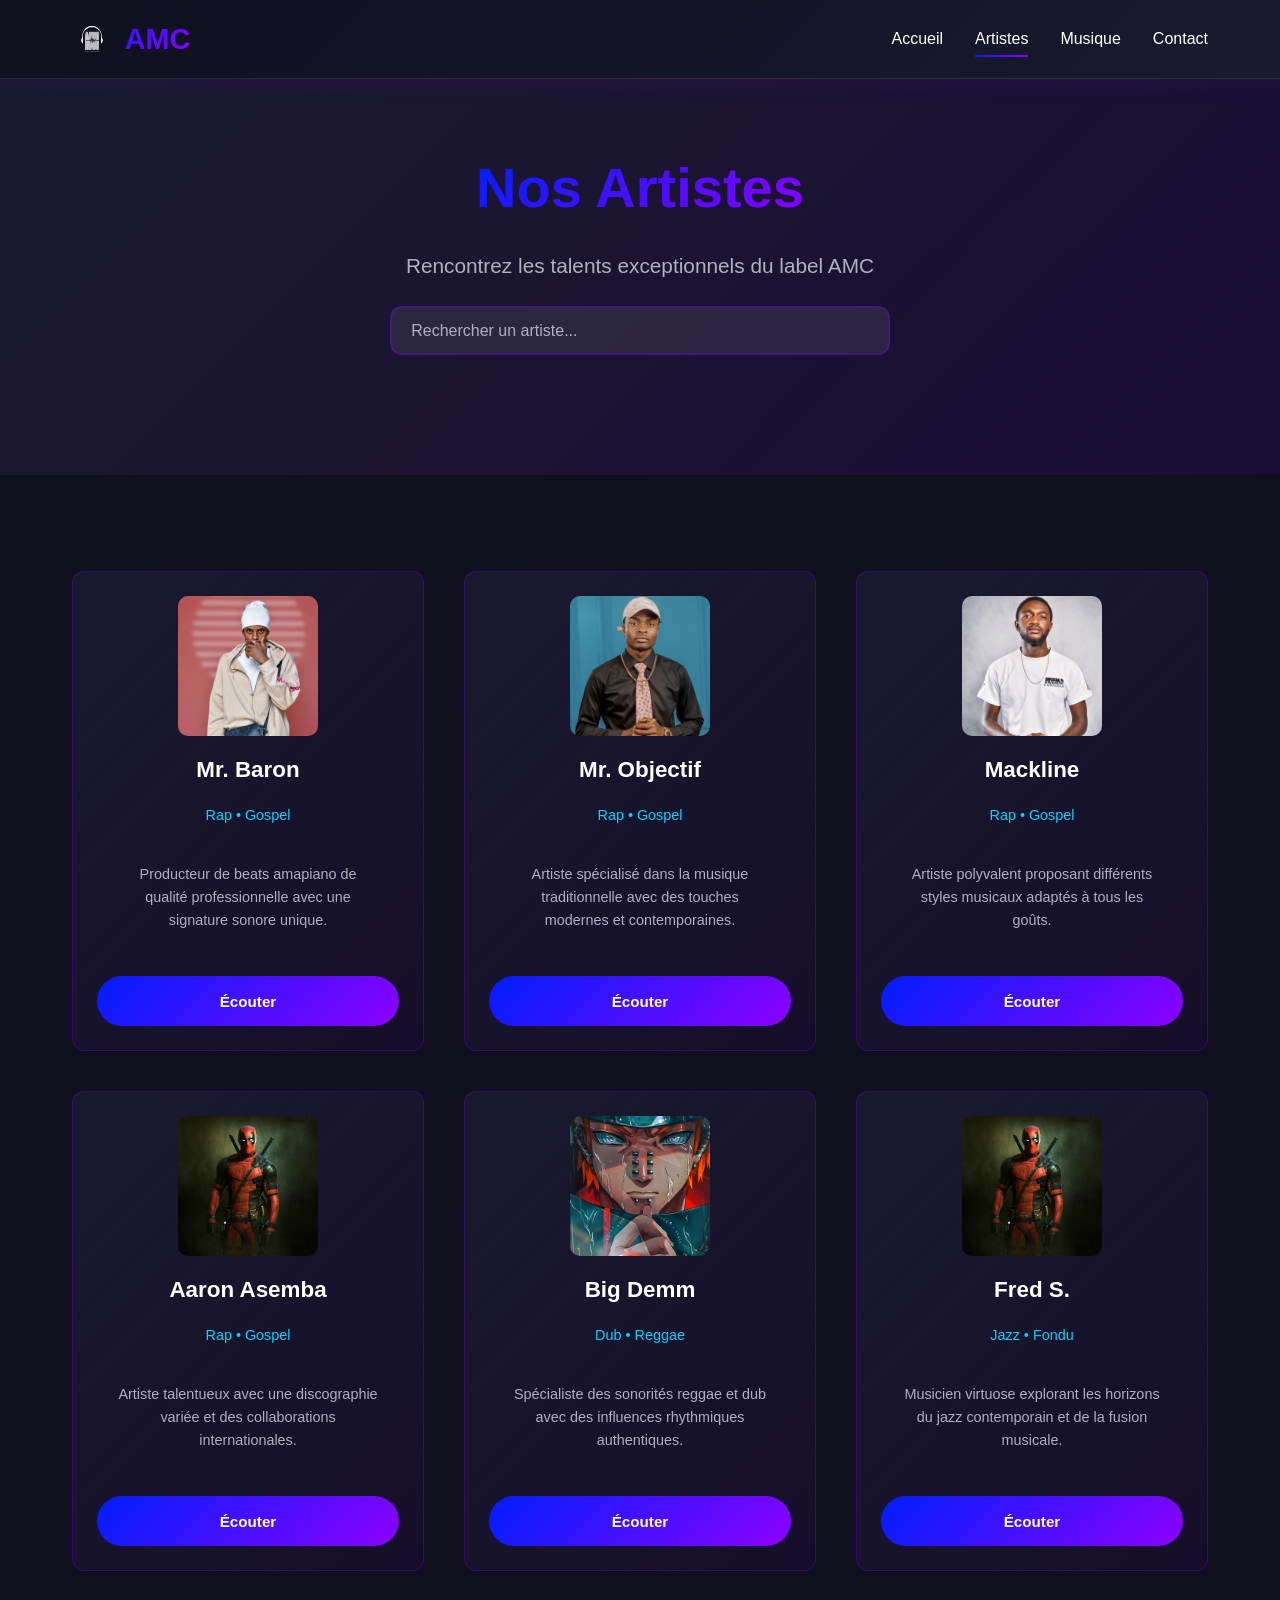
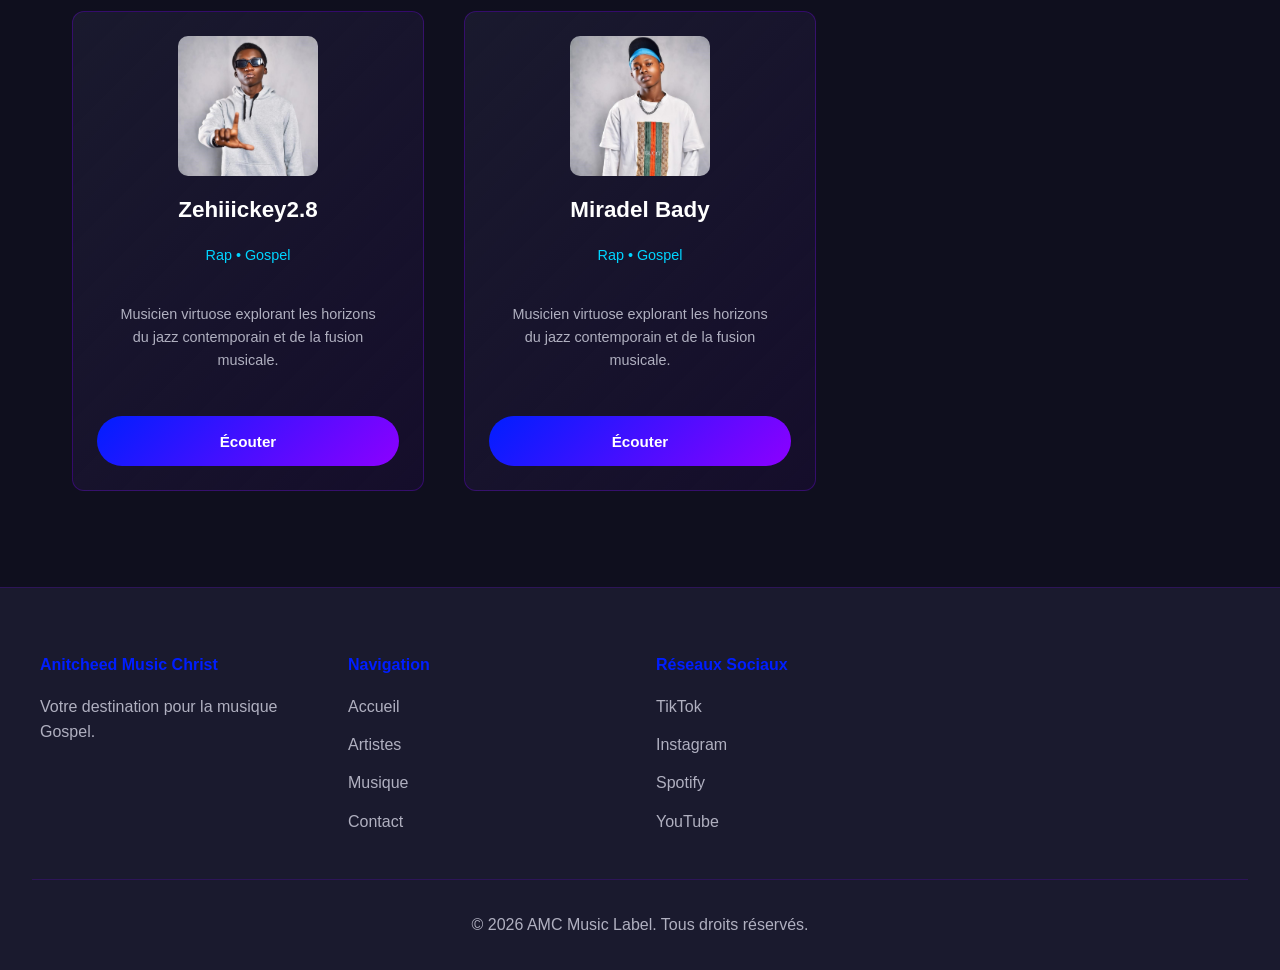
==== commit d7fa3572: "feat: Enhance accessibility and update content across multiple pages - Updated hamburger button with" ====
--- a/Artistes.html
+++ b/Artistes.html
@@ -25,7 +25,7 @@
                 <a href="Contact.html">Contact</a>
                 <!--a href="Inscription.html" class="btn-signup">S'inscrire</a-->
             </nav>
-            <button class="hamburger" id="hamburger">
+            <button type="button" class="hamburger" id="hamburger" aria-label="Ouvrir le menu" aria-controls="navMenu" aria-expanded="false">
                 <span></span>
                 <span></span>
                 <span></span>
@@ -38,7 +38,7 @@
             <h1>Nos Artistes</h1>
             <p>Rencontrez les talents exceptionnels du label AMC</p>
             <div class="artistes-search-bar" role="search">
-                <input type="text" class="ArtistesSearch" id="ArtistesSearch" placeholder="Rechercher un artiste..." aria-label="Rechercher un service">
+                <input type="search" class="ArtistesSearch" id="ArtistesSearch" placeholder="Rechercher un artiste..." aria-label="Rechercher un artiste">
             </div>
         </section>
 
@@ -125,7 +125,7 @@
                 <div class="artist-card">
                     <div class="artist-card-header">
                         <div class="artist-image">
-                            <img src="Assets/Images/artist4.jpg" alt="Artiste 4">
+                            <img src="Assets/Images/artist6.jpg" alt="Aaron Asemba">
                         </div>
                         <h3>Aaron Asemba</h3>
                         <p class="genre">Rap • Gospel</p>
@@ -282,7 +282,7 @@
             </div>
         </div>
         <div class="footer-bottom">
-            <p>&copy; 2025 AMC Music Label. Tous droits réservés.</p>
+            <p>&copy; <span data-current-year>2026</span> AMC Music Label. Tous droits réservés.</p>
         </div>
     </footer>
 
@@ -333,4 +333,4 @@
 
     <script src="Assets/Scripts.js"></script>
 </body>
-</html>+</html>
--- a/Assets/howler-player.css
+++ b/Assets/howler-player.css
@@ -694,4 +694,12 @@
 
 .modal-title {
     display: none;
-}+}
+ .player-error {
+    margin: 0 0 1rem;
+    padding: 0.75rem 1rem;
+    border-radius: 8px;
+    color: #ffd7d7;
+    background: rgba(180, 30, 60, 0.22);
+    text-align: center;
+}
--- a/Assets/Styles.css
+++ b/Assets/Styles.css
@@ -240,7 +240,7 @@
     transform: rotate(-45deg) translate(8px, -8px);
 }
 
-@media (max-width: 768px) {
+@media (max-width: 768px) {
     .hamburger {
         display: flex;
     }
@@ -299,7 +299,7 @@
     right: 0;
     bottom: 0;
     background: url('./Images/heroAMC.jpg') center/cover;
-    backdrop-filter: blur(8);
+    backdrop-filter: blur(8px);
     -webkit-break-before: auto;
     opacity: 0.6;
     z-index: 1;
@@ -420,7 +420,7 @@
     /*background: var(--primary-color);*/
     background: linear-gradient(135deg, var(--primary-color), var(--secondary-color));
     color: #ffffff;
-    border: 2px solid linear-gradient(135deg, var(--primary-color), var(--secondary-color));
+    border: 2px solid var(--secondary-color);
     transform: translateY(-4px);
 }
 
@@ -2916,6 +2916,163 @@
 .presentation-image:hover {
     transform: scale(1.05);
 }
-.presentation-image::before {
-    animation: float 6s ease-in-out infinite;
-}+.presentation-image::before {
+    animation: float 6s ease-in-out infinite;
+}
+
+/* ===== ACCUEIL ===== */
+.home-intro,
+.featured-artists {
+    max-width: 1200px;
+    margin: 5rem auto;
+    padding: 0 2rem;
+}
+
+.section-heading {
+    max-width: 720px;
+    margin: 0 auto 2.5rem;
+    text-align: center;
+}
+
+.section-heading-inline {
+    max-width: none;
+    display: flex;
+    align-items: end;
+    justify-content: space-between;
+    gap: 1rem;
+    text-align: left;
+}
+
+.section-heading h2 {
+    margin: 0.35rem 0 0.8rem;
+    font-size: clamp(2rem, 4vw, 3rem);
+}
+
+.section-heading p:not(.eyebrow) {
+    color: var(--text-secondary);
+    font-size: 1.08rem;
+}
+
+.eyebrow {
+    color: var(--accent-color);
+    font-size: 0.8rem;
+    font-weight: 700;
+    letter-spacing: 0.16em;
+    text-transform: uppercase;
+}
+
+.home-highlights,
+.featured-grid {
+    display: grid;
+    grid-template-columns: repeat(3, 1fr);
+    gap: 1.25rem;
+}
+
+.highlight-card {
+    padding: 1.75rem;
+    background: linear-gradient(145deg, rgba(26, 26, 46, 0.95), rgba(35, 20, 63, 0.85));
+    border: 1px solid rgba(123, 0, 255, 0.22);
+    border-radius: 18px;
+}
+
+.highlight-icon {
+    display: inline-grid;
+    width: 2.75rem;
+    height: 2.75rem;
+    margin-bottom: 1rem;
+    place-items: center;
+    color: #fff;
+    background: linear-gradient(135deg, var(--primary-color), var(--secondary-color));
+    border-radius: 50%;
+    font-size: 1.25rem;
+}
+
+.highlight-card h3 {
+    margin-bottom: 0.5rem;
+}
+
+.highlight-card p,
+.featured-artist small {
+    color: var(--text-secondary);
+}
+
+.text-link {
+    color: var(--accent-color);
+    font-weight: 600;
+    text-decoration: none;
+    white-space: nowrap;
+}
+
+.featured-artist {
+    display: flex;
+    min-height: 280px;
+    padding: 1.25rem;
+    flex-direction: column;
+    justify-content: end;
+    color: #fff;
+    background: var(--light-bg);
+    border-radius: 18px;
+    overflow: hidden;
+    position: relative;
+    text-decoration: none;
+}
+
+.featured-artist::after {
+    content: '';
+    position: absolute;
+    inset: 45% 0 0;
+    background: linear-gradient(transparent, rgba(15, 15, 30, 0.95));
+}
+
+.featured-artist img {
+    position: absolute;
+    inset: 0;
+    width: 100%;
+    height: 100%;
+    object-fit: cover;
+    transition: transform 0.35s ease;
+}
+
+.featured-artist:hover img {
+    transform: scale(1.06);
+}
+
+.featured-artist span,
+.featured-artist small {
+    position: relative;
+    z-index: 1;
+}
+
+.featured-artist span {
+    font-size: 1.25rem;
+    font-weight: 700;
+}
+
+.featured-artist small {
+    color: #ddd;
+}
+
+button:focus-visible,
+a:focus-visible,
+input:focus-visible {
+    outline: 3px solid var(--accent-color);
+    outline-offset: 3px;
+}
+
+@media (max-width: 700px) {
+    .home-intro,
+    .featured-artists {
+        margin: 3.5rem auto;
+        padding: 0 1rem;
+    }
+
+    .home-highlights,
+    .featured-grid {
+        grid-template-columns: 1fr;
+    }
+
+    .section-heading-inline {
+        align-items: start;
+        flex-direction: column;
+    }
+}
